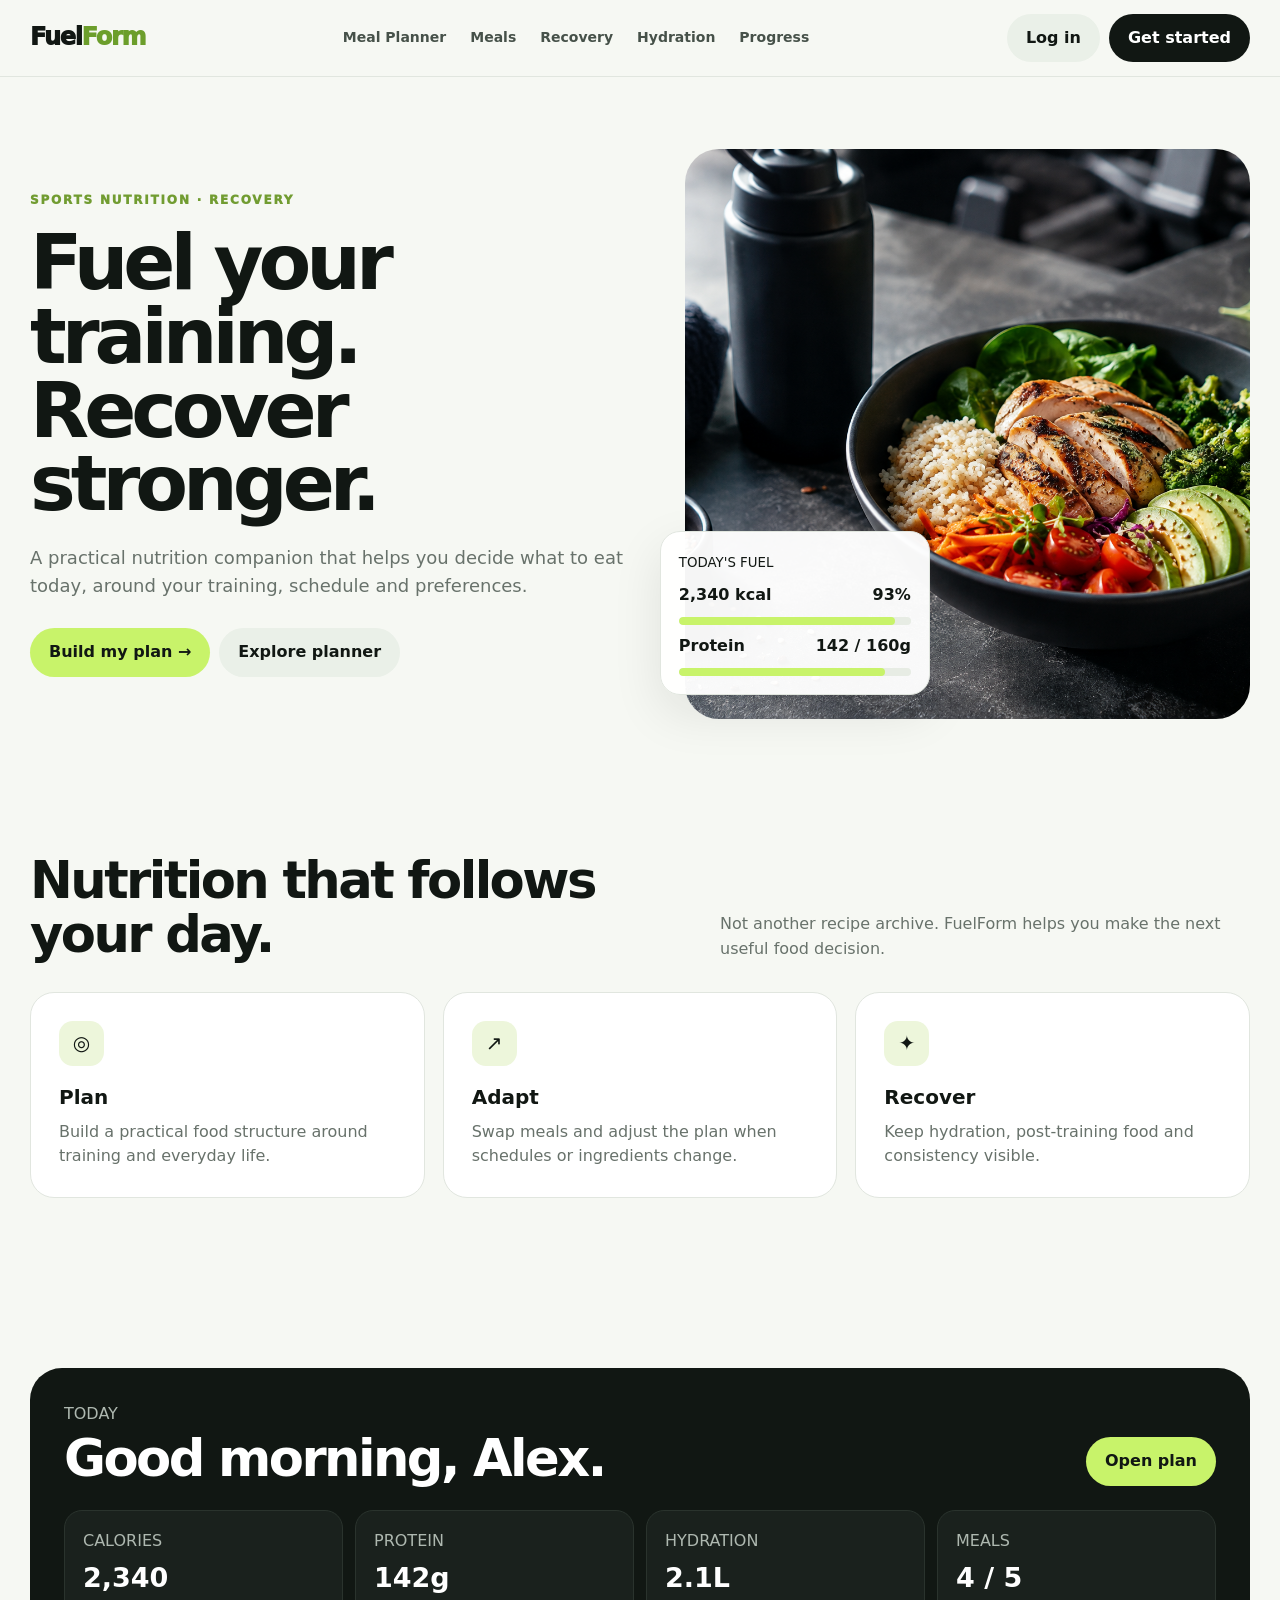
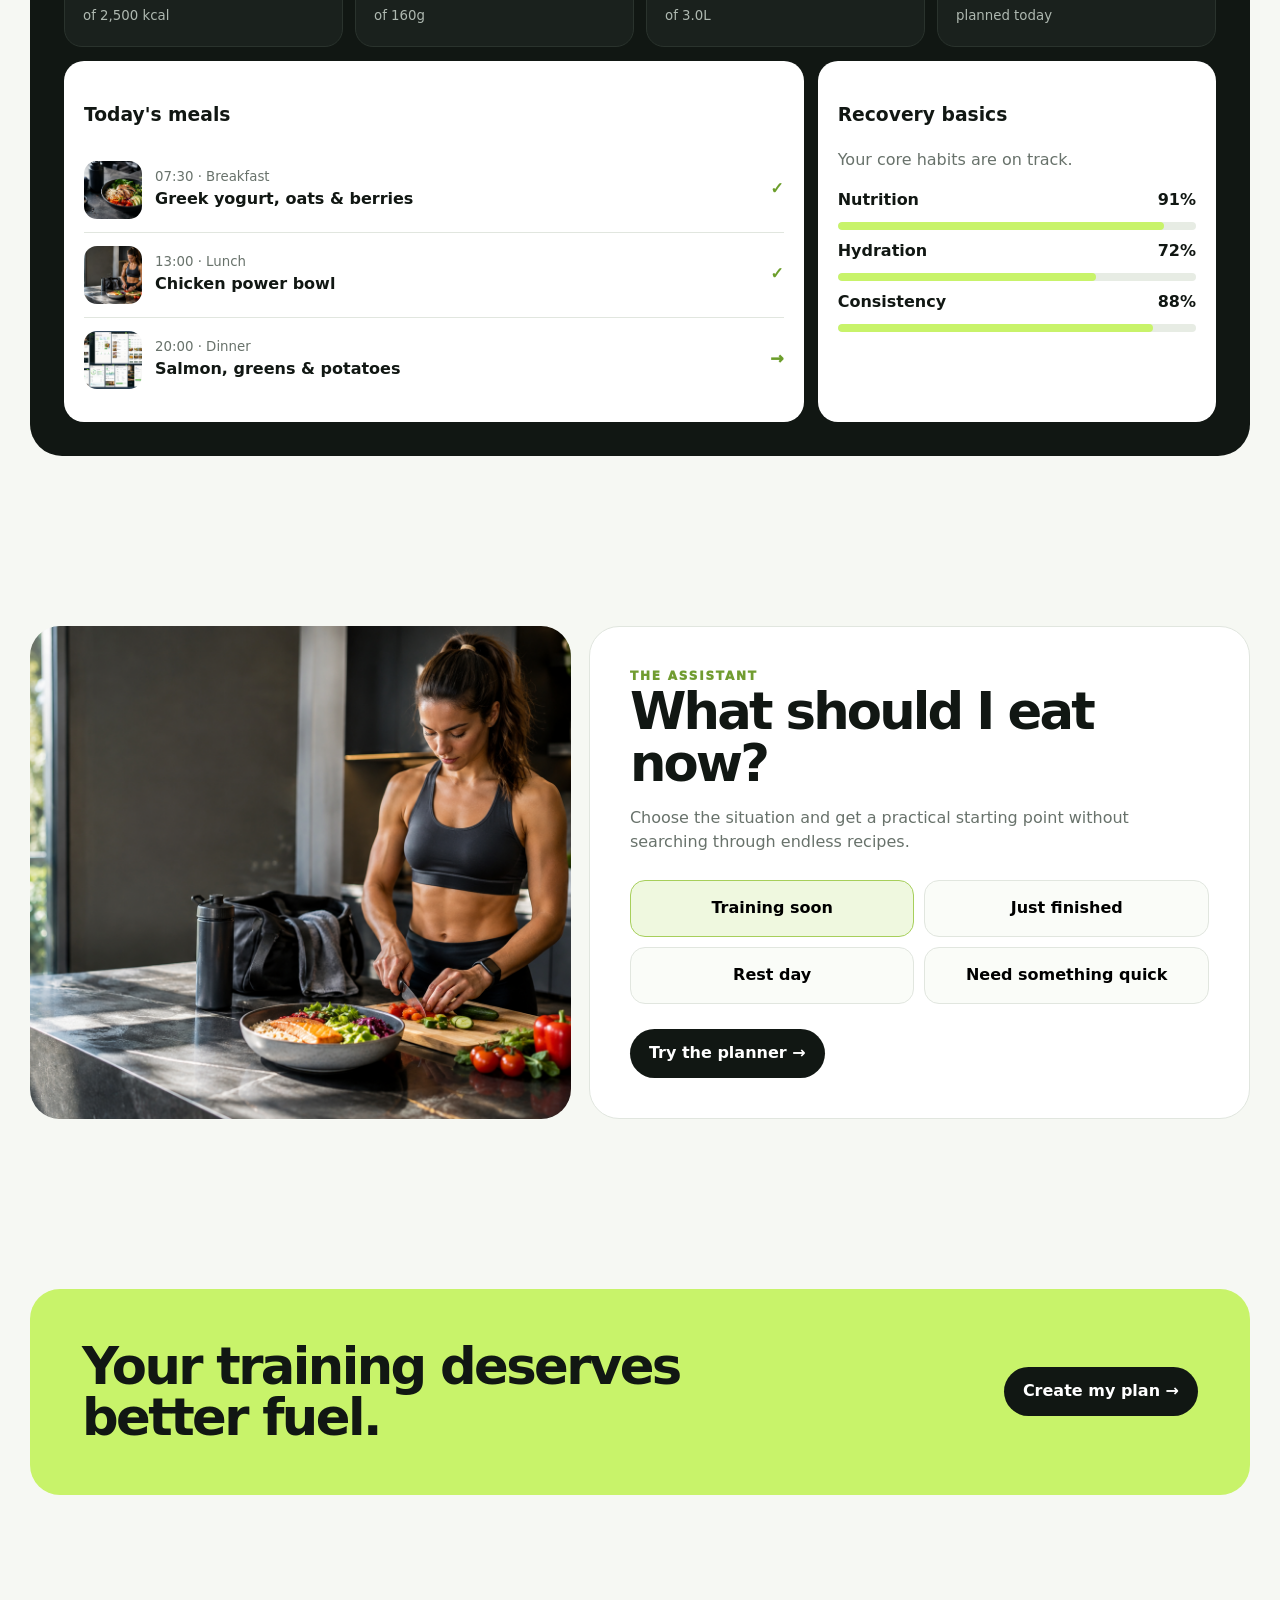
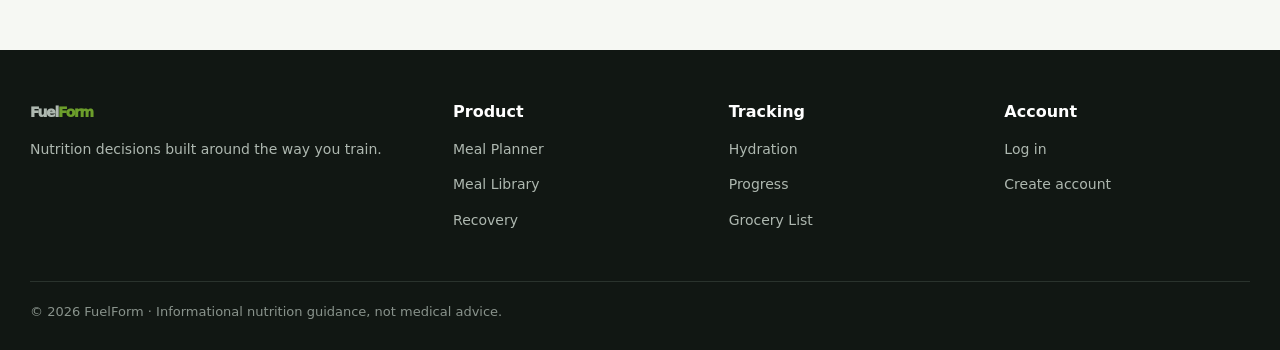
==== index.html @ 0970f3e2 "firstcommit" ====
<!doctype html><html lang="en"><head><meta charset="utf-8"><meta name="viewport" content="width=device-width,initial-scale=1"><title>Home · FuelForm</title><link rel="stylesheet" href="css/style.css"></head><body>
<header class="header"><div class="container nav"><a class="brand" href="index.html">Fuel<em>Form</em></a><nav class="navlinks"><a href="planner.html">Meal Planner</a><a href="meals.html">Meals</a><a href="recovery.html">Recovery</a><a href="hydration.html">Hydration</a><a href="progress.html">Progress</a></nav><div class="actions"><a class="btn soft" href="login.html">Log in</a><a class="btn primary" href="signup.html">Get started</a><button class="menu" aria-label="Open navigation">☰</button></div></div></header><main><section class="hero"><div class="container hero-grid"><div><div class="eyebrow">SPORTS NUTRITION · RECOVERY</div><h1>Fuel your training. Recover stronger.</h1><p>A practical nutrition companion that helps you decide what to eat today, around your training, schedule and preferences.</p><div class="actions" style="margin-top:28px"><a class="btn lime" href="signup.html">Build my plan →</a><a class="btn soft" href="planner.html">Explore planner</a></div></div><div class="photo-wrap"><img class="hero-photo" src="assets/images/hero-food.png" alt="High-protein balanced meal with vegetables and grains"><div class="float"><small>TODAY'S FUEL</small><div class="metric"><span>2,340 kcal</span><span>93%</span></div><div class="progress"><i style="width:93%"></i></div><div class="metric"><span>Protein</span><span>142 / 160g</span></div><div class="progress"><i style="width:89%"></i></div></div></div></div></section>
<section class="section"><div class="container"><div class="sectionhead"><h2>Nutrition that follows your day.</h2><p>Not another recipe archive. FuelForm helps you make the next useful food decision.</p></div><div class="grid3"><article class="card"><div class="icon">◎</div><h3>Plan</h3><p>Build a practical food structure around training and everyday life.</p></article><article class="card"><div class="icon">↗</div><h3>Adapt</h3><p>Swap meals and adjust the plan when schedules or ingredients change.</p></article><article class="card"><div class="icon">✦</div><h3>Recover</h3><p>Keep hydration, post-training food and consistency visible.</p></article></div></div></section>
<section class="section"><div class="container"><div class="dark"><div style="display:flex;justify-content:space-between;gap:20px;align-items:end"><div><p class="muted" style="margin:0">TODAY</p><h2 style="margin:5px 0 0;font-size:clamp(2rem,4vw,3.2rem);letter-spacing:-.05em">Good morning, Alex.</h2></div><a class="btn lime" href="planner.html">Open plan</a></div><div class="stats"><div class="stat"><label>CALORIES</label><strong>2,340</strong><small>of 2,500 kcal</small></div><div class="stat"><label>PROTEIN</label><strong>142g</strong><small>of 160g</small></div><div class="stat"><label>HYDRATION</label><strong>2.1L</strong><small>of 3.0L</small></div><div class="stat"><label>MEALS</label><strong>4 / 5</strong><small>planned today</small></div></div><div class="dash"><div class="panel"><h3>Today's meals</h3><div class="meal"><img class="thumb" src="assets/images/hero-food.png" alt="Breakfast meal"><div><small>07:30 · Breakfast</small><strong>Greek yogurt, oats & berries</strong></div><span class="check">✓</span></div><div class="meal"><img class="thumb" src="assets/images/athlete-kitchen.png" alt="Prepared healthy lunch"><div><small>13:00 · Lunch</small><strong>Chicken power bowl</strong></div><span class="check">✓</span></div><div class="meal"><img class="thumb" src="assets/images/product-overview.png" alt="Meal planner preview"><div><small>20:00 · Dinner</small><strong>Salmon, greens & potatoes</strong></div><span class="check">→</span></div></div><div class="panel"><h3>Recovery basics</h3><p style="color:#68726b">Your core habits are on track.</p><div class="metric"><span>Nutrition</span><span>91%</span></div><div class="progress"><i style="width:91%"></i></div><div class="metric"><span>Hydration</span><span>72%</span></div><div class="progress"><i style="width:72%"></i></div><div class="metric"><span>Consistency</span><span>88%</span></div><div class="progress"><i style="width:88%"></i></div></div></div></div></div></section>
<section class="section"><div class="container split"><div class="splitimg"><img src="assets/images/athlete-kitchen.png" alt="Athlete preparing a balanced meal"></div><div class="copy"><div class="eyebrow">THE ASSISTANT</div><h2>What should I eat now?</h2><p>Choose the situation and get a practical starting point without searching through endless recipes.</p><div class="choices" data-choice><button class="choice active">Training soon</button><button class="choice">Just finished</button><button class="choice">Rest day</button><button class="choice">Need something quick</button></div><a class="btn primary" href="planner.html">Try the planner →</a></div></div></section>
<section class="section"><div class="container"><div class="cta"><h2>Your training deserves better fuel.</h2><a class="btn primary" href="signup.html">Create my plan →</a></div></div></section></main>
<footer class="footer"><div class="container footgrid"><div><a class="brand" href="index.html">Fuel<em>Form</em></a><p>Nutrition decisions built around the way you train.</p></div><div><h4>Product</h4><p><a href="planner.html">Meal Planner</a></p><p><a href="meals.html">Meal Library</a></p><p><a href="recovery.html">Recovery</a></p></div><div><h4>Tracking</h4><p><a href="hydration.html">Hydration</a></p><p><a href="progress.html">Progress</a></p><p><a href="grocery.html">Grocery List</a></p></div><div><h4>Account</h4><p><a href="login.html">Log in</a></p><p><a href="signup.html">Create account</a></p></div></div><div class="container bottom">© 2026 FuelForm · Informational nutrition guidance, not medical advice.</div></footer><div class="mobilebar"><a class="active" href="index.html"><b>⌂</b>Home</a><a href="planner.html"><b>▦</b>Meals</a><a href="recovery.html"><b>+</b>Log</a><a href="recovery.html"><b>◌</b>Recovery</a><a href="signup.html"><b>○</b>Profile</a></div><script src="js/app.js"></script></body></html>
---- css/style.css ----
:root{--bg:#f6f8f3;--ink:#111713;--muted:#68726b;--line:#e1e6df;--card:#fff;--lime:#c8f36a;--green:#6c9e2b;--dark:#111713;--radius:24px;--max:1220px}
*{box-sizing:border-box}html{scroll-behavior:smooth}body{margin:0;background:var(--bg);color:var(--ink);font:16px/1.55 Inter,ui-sans-serif,system-ui,-apple-system,BlinkMacSystemFont,"Segoe UI",sans-serif}a{text-decoration:none;color:inherit}img{display:block;max-width:100%;width:100%;object-fit:cover}button,input,select{font:inherit}.container{width:min(var(--max),calc(100% - 40px));margin:auto}
.header{position:sticky;top:0;z-index:20;background:#f6f8f3eF;backdrop-filter:blur(14px);border-bottom:1px solid #e1e6df}.nav{height:76px;display:flex;align-items:center;justify-content:space-between;gap:24px}.brand{font-weight:950;font-size:24px;letter-spacing:-1.3px}.brand em{font-style:normal;color:var(--green)}.navlinks{display:flex;gap:24px;font-size:14px;font-weight:750;color:#465149}.actions{display:flex;gap:9px;align-items:center}.btn{border:0;border-radius:999px;padding:12px 19px;font-weight:850;cursor:pointer;display:inline-flex;justify-content:center;align-items:center;gap:7px}.primary{background:var(--dark);color:white}.lime{background:var(--lime);color:var(--ink)}.soft{background:#eaf0e8}.menu{display:none;border:0;background:none;font-size:24px}
.hero{padding:72px 0 50px}.hero-grid{display:grid;grid-template-columns:1fr .95fr;gap:60px;align-items:center}.eyebrow{font-size:12px;letter-spacing:.15em;font-weight:950;color:#719c31}.hero h1,.pagehero h1{font-size:clamp(3rem,6vw,5.8rem);line-height:.96;letter-spacing:-.065em;margin:16px 0 23px}.hero p,.pagehero p{color:var(--muted);font-size:18px;max-width:620px}.hero-photo{height:570px;border-radius:34px}.photo-wrap{position:relative}.float{position:absolute;bottom:24px;left:-25px;background:#fffffff5;border:1px solid var(--line);box-shadow:0 18px 50px #11171318;border-radius:20px;padding:18px;width:270px}.metric{display:flex;justify-content:space-between;gap:12px;margin:9px 0;font-weight:850}.progress{height:8px;background:#e7ece4;border-radius:99px;overflow:hidden}.progress i{display:block;height:100%;background:var(--lime);border-radius:inherit}
.section{padding:85px 0}.sectionhead{display:flex;justify-content:space-between;gap:25px;align-items:end;margin-bottom:30px}.section h2{font-size:clamp(2rem,4vw,3.5rem);letter-spacing:-.05em;line-height:1.05;margin:0}.sectionhead p{max-width:530px;color:var(--muted);margin:0}.grid3{display:grid;grid-template-columns:repeat(3,1fr);gap:18px}.card{background:var(--card);border:1px solid var(--line);border-radius:var(--radius);padding:28px}.card h3{margin:16px 0 7px;font-size:20px}.card p{color:var(--muted);margin:0}.icon{width:45px;height:45px;border-radius:14px;background:#edf6db;display:grid;place-items:center;font-size:20px}
.dark{background:var(--dark);color:white;border-radius:32px;padding:34px}.dark .muted{color:#aeb8b0}.stats{display:grid;grid-template-columns:repeat(4,1fr);gap:12px;margin-top:24px}.stat{background:#1a211d;border:1px solid #2a332d;border-radius:18px;padding:18px}.stat small,.stat label{color:#aeb8b0}.stat strong{display:block;font-size:27px;margin:4px 0}.dash{display:grid;grid-template-columns:1.3fr .7fr;gap:14px;margin-top:14px}.panel{background:white;color:var(--ink);border-radius:20px;padding:20px}.meal{display:flex;align-items:center;gap:13px;padding:13px 0;border-bottom:1px solid var(--line)}.meal:last-child{border:0}.thumb{width:58px;height:58px;border-radius:13px}.meal small{display:block;color:var(--muted)}.meal strong{display:block}.check{margin-left:auto;color:var(--green);font-weight:950}
.split{display:grid;grid-template-columns:.9fr 1.1fr;gap:18px}.splitimg{min-height:470px;border-radius:30px;overflow:hidden}.splitimg img{height:100%}.copy{background:white;border:1px solid var(--line);border-radius:30px;padding:40px}.copy h2{font-size:clamp(2.1rem,4vw,3.6rem);letter-spacing:-.055em;line-height:1.02;margin:0 0 14px}.copy p{color:var(--muted)}.choices{display:grid;grid-template-columns:repeat(2,1fr);gap:10px;margin:25px 0}.choice{background:#fafcf8;border:1px solid var(--line);border-radius:15px;padding:15px;font-weight:800;cursor:pointer}.choice.active,.choice:hover{background:#eff8df;border-color:#a7cf5b}
.cta{background:var(--lime);border-radius:30px;padding:52px;display:flex;align-items:center;justify-content:space-between;gap:30px}.cta h2{font-size:clamp(2rem,4vw,3.7rem);letter-spacing:-.05em;line-height:1;margin:0;max-width:700px}
.pagehero{padding:65px 0 20px}.pagehero h1{font-size:clamp(2.8rem,5vw,5rem)}.pagehero p{font-size:18px}.two{display:grid;grid-template-columns:1.35fr .65fr;gap:18px}.mealgrid{display:grid;grid-template-columns:repeat(3,1fr);gap:18px}.mealcard{background:white;border:1px solid var(--line);border-radius:22px;overflow:hidden}.mealcard img{height:210px}.mealbody{padding:19px}.mealbody h3{margin:0 0 7px}.mealbody p{color:var(--muted);margin:0 0 15px}.tags{display:flex;gap:6px;flex-wrap:wrap}.tag{font-size:12px;font-weight:850;background:#eef2eb;padding:6px 9px;border-radius:99px}
.footer{background:#111713;color:white;margin-top:70px;padding:50px 0 28px}.footgrid{display:grid;grid-template-columns:1.6fr repeat(3,1fr);gap:30px}.footer p,.footer a{color:#aeb8b0;font-size:14px}.footer h4{margin:0 0 10px}.bottom{border-top:1px solid #2a332d;margin-top:35px;padding-top:20px;color:#89938c;font-size:13px}
.auth{min-height:100vh;display:grid;grid-template-columns:1fr 1fr}.authimage{min-height:100vh}.authimage img{height:100%}.authbox{display:flex;align-items:center;justify-content:center;padding:45px}.form{width:min(430px,100%)}.form h1{font-size:42px;letter-spacing:-.055em;margin:0 0 8px}.form>p{color:var(--muted)}.fields{display:grid;gap:15px;margin-top:24px}.field label{font-size:13px;font-weight:850;display:block;margin-bottom:6px}.field input,.field select{width:100%;border:1px solid var(--line);border-radius:12px;padding:13px;background:white;outline:none}.field input:focus{border-color:#9cc24e;box-shadow:0 0 0 3px #eaf4d7}.fields .btn{width:100%}.divider{display:flex;align-items:center;gap:10px;margin:17px 0;color:#929b95;font-size:12px}.divider:before,.divider:after{content:"";height:1px;background:var(--line);flex:1}
.mobilebar{display:none}
@media(max-width:1000px){.navlinks{display:none}.menu{display:block}.hero-grid,.split,.two{grid-template-columns:1fr}.hero-photo{height:470px}.stats{grid-template-columns:repeat(2,1fr)}.dash{grid-template-columns:1fr}.footgrid{grid-template-columns:1.4fr 1fr 1fr}}
@media(max-width:680px){.container{width:calc(100% - 28px)}.nav{height:68px}.actions .btn{display:none}.hero{padding:42px 0}.hero h1{font-size:clamp(2.8rem,15vw,4.3rem)}.hero p,.pagehero p{font-size:16px}.hero-photo{height:390px;border-radius:25px}.float{left:12px;right:12px;width:auto;bottom:12px}.section{padding:60px 0}.sectionhead{display:block}.sectionhead p{margin-top:12px}.grid3,.mealgrid{grid-template-columns:1fr}.dark{padding:20px;border-radius:25px}.stats{grid-template-columns:1fr 1fr}.stat strong{font-size:21px}.splitimg{min-height:300px}.copy{padding:28px}.choices{grid-template-columns:1fr}.cta{display:block;padding:32px 24px}.cta .btn{margin-top:22px}.footgrid{grid-template-columns:1fr 1fr}.footgrid>div:first-child{grid-column:1/-1}.footer{padding-bottom:92px}.auth{display:block}.authimage{display:none}.authbox{min-height:100vh;padding:30px 18px}.form h1{font-size:36px}.mobilebar{position:fixed;display:flex;bottom:11px;left:11px;right:11px;background:#111713;color:white;border-radius:19px;padding:9px 6px;justify-content:space-around;z-index:50;box-shadow:0 15px 40px #0004}.mobilebar a{font-size:10px;text-align:center;color:#c3cbc5}.mobilebar b{display:block;font-size:18px;color:white}.mobilebar .active,.mobilebar .active b{color:var(--lime)}}
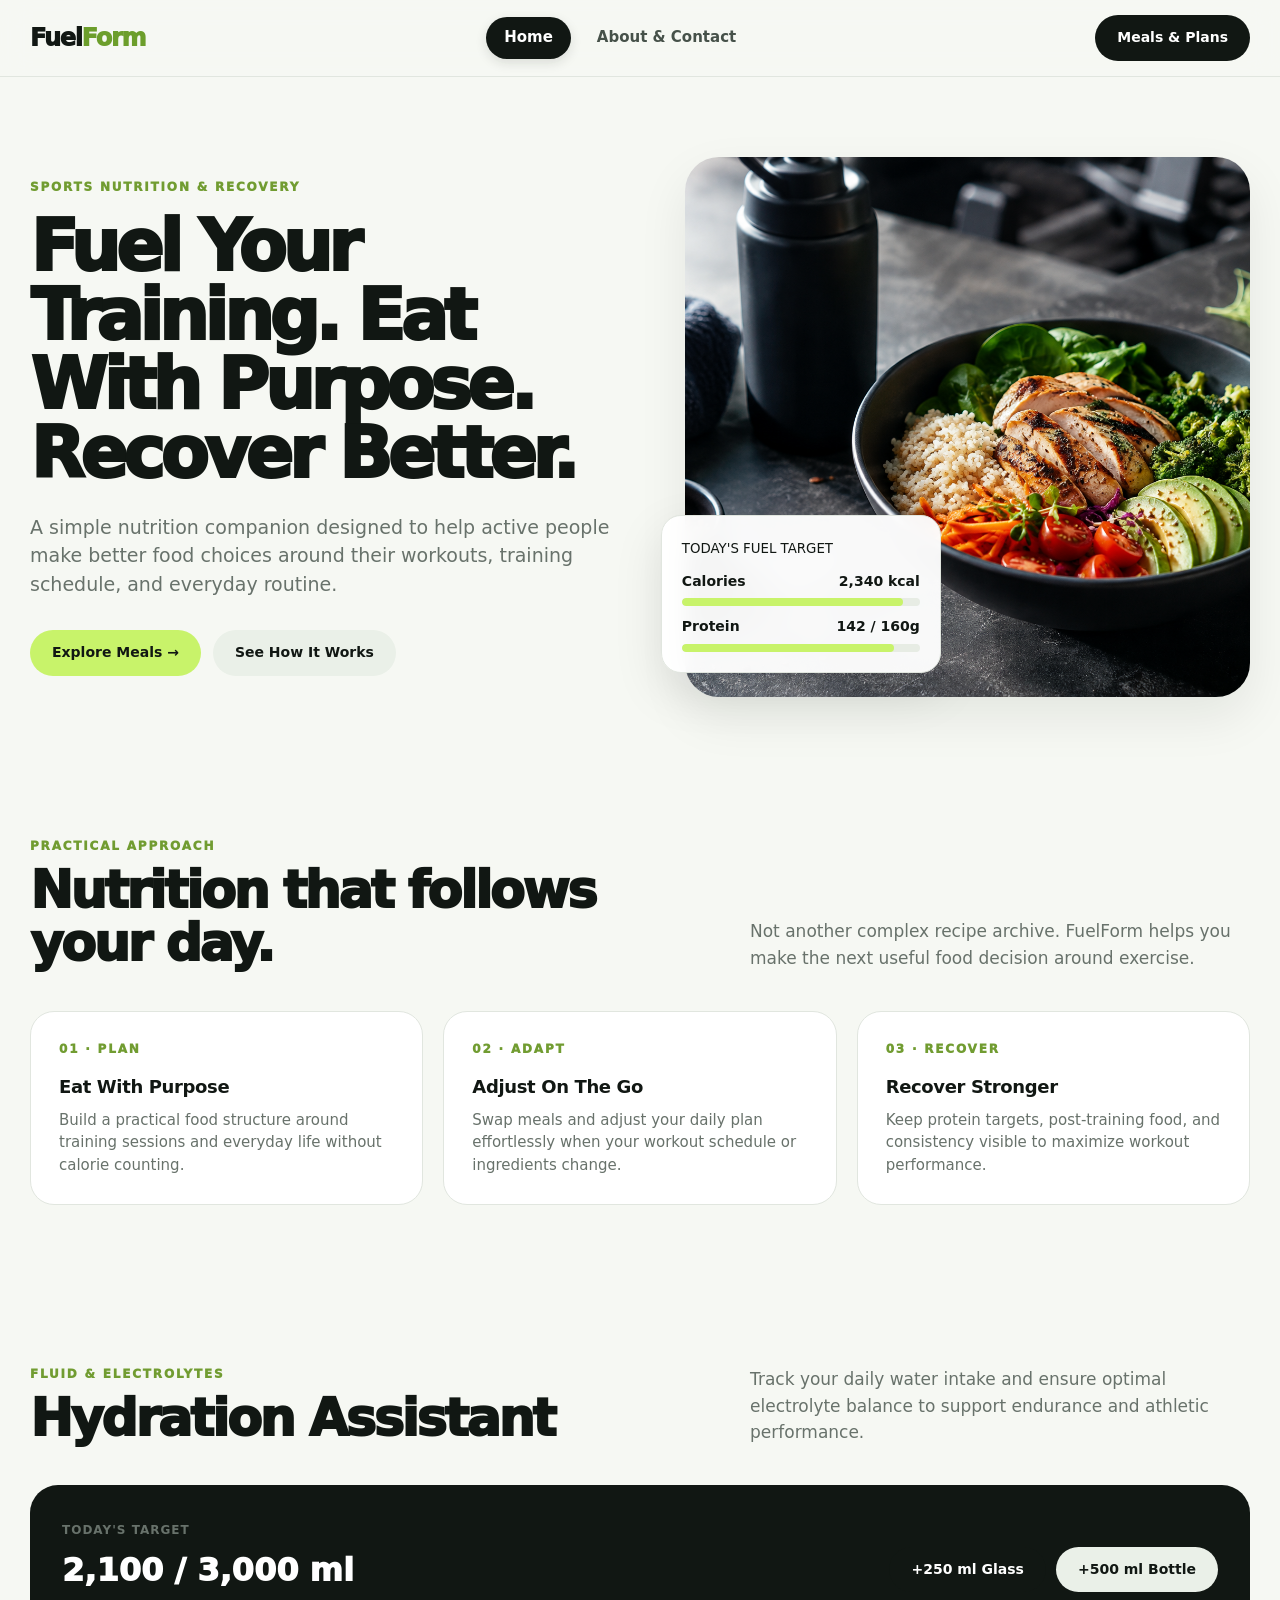
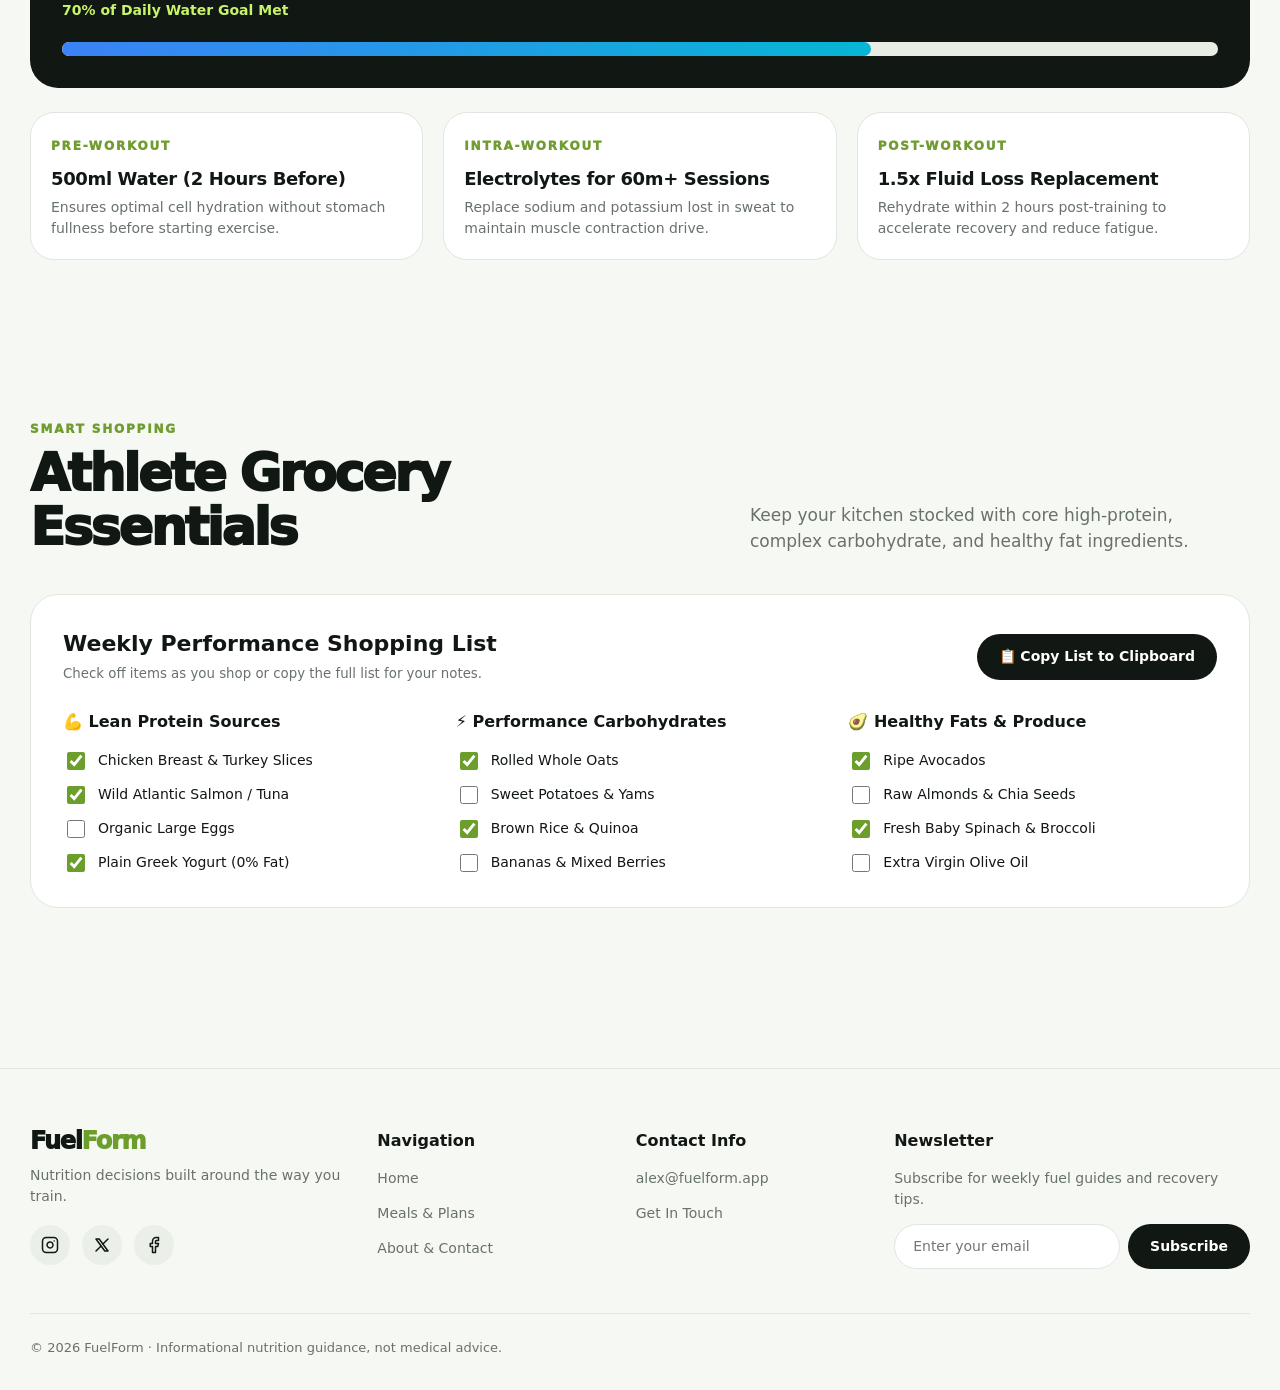
==== commit 13bd80cb: "secondcommit" ====
--- a/index.html
+++ b/index.html
@@ -1,7 +1,240 @@
-<!doctype html><html lang="en"><head><meta charset="utf-8"><meta name="viewport" content="width=device-width,initial-scale=1"><title>Home · FuelForm</title><link rel="stylesheet" href="css/style.css"></head><body>
-<header class="header"><div class="container nav"><a class="brand" href="index.html">Fuel<em>Form</em></a><nav class="navlinks"><a href="planner.html">Meal Planner</a><a href="meals.html">Meals</a><a href="recovery.html">Recovery</a><a href="hydration.html">Hydration</a><a href="progress.html">Progress</a></nav><div class="actions"><a class="btn soft" href="login.html">Log in</a><a class="btn primary" href="signup.html">Get started</a><button class="menu" aria-label="Open navigation">☰</button></div></div></header><main><section class="hero"><div class="container hero-grid"><div><div class="eyebrow">SPORTS NUTRITION · RECOVERY</div><h1>Fuel your training. Recover stronger.</h1><p>A practical nutrition companion that helps you decide what to eat today, around your training, schedule and preferences.</p><div class="actions" style="margin-top:28px"><a class="btn lime" href="signup.html">Build my plan →</a><a class="btn soft" href="planner.html">Explore planner</a></div></div><div class="photo-wrap"><img class="hero-photo" src="assets/images/hero-food.png" alt="High-protein balanced meal with vegetables and grains"><div class="float"><small>TODAY'S FUEL</small><div class="metric"><span>2,340 kcal</span><span>93%</span></div><div class="progress"><i style="width:93%"></i></div><div class="metric"><span>Protein</span><span>142 / 160g</span></div><div class="progress"><i style="width:89%"></i></div></div></div></div></section>
-<section class="section"><div class="container"><div class="sectionhead"><h2>Nutrition that follows your day.</h2><p>Not another recipe archive. FuelForm helps you make the next useful food decision.</p></div><div class="grid3"><article class="card"><div class="icon">◎</div><h3>Plan</h3><p>Build a practical food structure around training and everyday life.</p></article><article class="card"><div class="icon">↗</div><h3>Adapt</h3><p>Swap meals and adjust the plan when schedules or ingredients change.</p></article><article class="card"><div class="icon">✦</div><h3>Recover</h3><p>Keep hydration, post-training food and consistency visible.</p></article></div></div></section>
-<section class="section"><div class="container"><div class="dark"><div style="display:flex;justify-content:space-between;gap:20px;align-items:end"><div><p class="muted" style="margin:0">TODAY</p><h2 style="margin:5px 0 0;font-size:clamp(2rem,4vw,3.2rem);letter-spacing:-.05em">Good morning, Alex.</h2></div><a class="btn lime" href="planner.html">Open plan</a></div><div class="stats"><div class="stat"><label>CALORIES</label><strong>2,340</strong><small>of 2,500 kcal</small></div><div class="stat"><label>PROTEIN</label><strong>142g</strong><small>of 160g</small></div><div class="stat"><label>HYDRATION</label><strong>2.1L</strong><small>of 3.0L</small></div><div class="stat"><label>MEALS</label><strong>4 / 5</strong><small>planned today</small></div></div><div class="dash"><div class="panel"><h3>Today's meals</h3><div class="meal"><img class="thumb" src="assets/images/hero-food.png" alt="Breakfast meal"><div><small>07:30 · Breakfast</small><strong>Greek yogurt, oats & berries</strong></div><span class="check">✓</span></div><div class="meal"><img class="thumb" src="assets/images/athlete-kitchen.png" alt="Prepared healthy lunch"><div><small>13:00 · Lunch</small><strong>Chicken power bowl</strong></div><span class="check">✓</span></div><div class="meal"><img class="thumb" src="assets/images/product-overview.png" alt="Meal planner preview"><div><small>20:00 · Dinner</small><strong>Salmon, greens & potatoes</strong></div><span class="check">→</span></div></div><div class="panel"><h3>Recovery basics</h3><p style="color:#68726b">Your core habits are on track.</p><div class="metric"><span>Nutrition</span><span>91%</span></div><div class="progress"><i style="width:91%"></i></div><div class="metric"><span>Hydration</span><span>72%</span></div><div class="progress"><i style="width:72%"></i></div><div class="metric"><span>Consistency</span><span>88%</span></div><div class="progress"><i style="width:88%"></i></div></div></div></div></div></section>
-<section class="section"><div class="container split"><div class="splitimg"><img src="assets/images/athlete-kitchen.png" alt="Athlete preparing a balanced meal"></div><div class="copy"><div class="eyebrow">THE ASSISTANT</div><h2>What should I eat now?</h2><p>Choose the situation and get a practical starting point without searching through endless recipes.</p><div class="choices" data-choice><button class="choice active">Training soon</button><button class="choice">Just finished</button><button class="choice">Rest day</button><button class="choice">Need something quick</button></div><a class="btn primary" href="planner.html">Try the planner →</a></div></div></section>
-<section class="section"><div class="container"><div class="cta"><h2>Your training deserves better fuel.</h2><a class="btn primary" href="signup.html">Create my plan →</a></div></div></section></main>
-<footer class="footer"><div class="container footgrid"><div><a class="brand" href="index.html">Fuel<em>Form</em></a><p>Nutrition decisions built around the way you train.</p></div><div><h4>Product</h4><p><a href="planner.html">Meal Planner</a></p><p><a href="meals.html">Meal Library</a></p><p><a href="recovery.html">Recovery</a></p></div><div><h4>Tracking</h4><p><a href="hydration.html">Hydration</a></p><p><a href="progress.html">Progress</a></p><p><a href="grocery.html">Grocery List</a></p></div><div><h4>Account</h4><p><a href="login.html">Log in</a></p><p><a href="signup.html">Create account</a></p></div></div><div class="container bottom">© 2026 FuelForm · Informational nutrition guidance, not medical advice.</div></footer><div class="mobilebar"><a class="active" href="index.html"><b>⌂</b>Home</a><a href="planner.html"><b>▦</b>Meals</a><a href="recovery.html"><b>+</b>Log</a><a href="recovery.html"><b>◌</b>Recovery</a><a href="signup.html"><b>○</b>Profile</a></div><script src="js/app.js"></script></body></html>+<!doctype html>
+<html lang="en">
+
+<head>
+    <meta charset="utf-8">
+    <meta name="viewport" content="width=device-width,initial-scale=1">
+    <title>Home · FuelForm Sports Nutrition</title>
+    <link rel="stylesheet" href="css/style.css">
+</head>
+
+<body>
+    <!-- HEADER -->
+    <header class="header">
+        <div class="container nav">
+            <a class="brand" href="index.html">Fuel<em>Form</em></a>
+            <nav class="navlinks">
+                <a href="index.html" class="active">Home</a>
+                <a href="about.html">About & Contact</a>
+            </nav>
+            <div class="actions">
+                <a href="meals-plans.html" class="btn primary nav-cta">Meals & Plans</a>
+                <button class="menu" aria-label="Open navigation">☰</button>
+            </div>
+        </div>
+    </header>
+
+    <main>
+        <!-- HERO SECTION -->
+        <section class="hero">
+            <div class="container hero-grid">
+                <div>
+                    <div class="eyebrow">SPORTS NUTRITION & RECOVERY</div>
+                    <h1>Fuel Your Training. Eat With Purpose. Recover Better.</h1>
+                    <p>A simple nutrition companion designed to help active people make better food choices around their workouts, training schedule, and everyday routine.</p>
+                    <div class="actions" style="margin-top:28px">
+                        <a class="btn lime" href="meals-plans.html">Explore Meals →</a>
+                        <a class="btn soft" href="about.html">See How It Works</a>
+                    </div>
+                </div>
+                <div class="photo-wrap">
+                    <img class="hero-photo" src="assets/images/hero-food.png" alt="High-protein balanced sports nutrition meal">
+                    <div class="float">
+                        <small>TODAY'S FUEL TARGET</small>
+                        <div class="metric"><span>Calories</span><span>2,340 kcal</span></div>
+                        <div class="progress"><i style="width:93%"></i></div>
+                        <div class="metric"><span>Protein</span><span>142 / 160g</span></div>
+                        <div class="progress"><i style="width:89%"></i></div>
+                    </div>
+                </div>
+            </div>
+        </section>
+
+        <!-- CORE PILLARS OVERVIEW -->
+        <section class="section">
+            <div class="container">
+                <div class="sectionhead">
+                    <div>
+                        <div class="eyebrow">PRACTICAL APPROACH</div>
+                        <h2>Nutrition that follows your day.</h2>
+                    </div>
+                    <p>Not another complex recipe archive. FuelForm helps you make the next useful food decision around exercise.</p>
+                </div>
+                <div class="qa-grid">
+                    <article class="qa-card">
+                        <div class="eyebrow">01 · PLAN</div>
+                        <h4>Eat With Purpose</h4>
+                        <p>Build a practical food structure around training sessions and everyday life without calorie counting.</p>
+                    </article>
+
+                    <article class="qa-card">
+                        <div class="eyebrow">02 · ADAPT</div>
+                        <h4>Adjust On The Go</h4>
+                        <p>Swap meals and adjust your daily plan effortlessly when your workout schedule or ingredients change.</p>
+                    </article>
+
+                    <article class="qa-card">
+                        <div class="eyebrow">03 · RECOVER</div>
+                        <h4>Recover Stronger</h4>
+                        <p>Keep protein targets, post-training food, and consistency visible to maximize workout performance.</p>
+                    </article>
+                </div>
+            </div>
+        </section>
+
+        <!-- HYDRATION TRACKING SECTION -->
+        <section id="hydration-tracker" class="section" style="background: rgba(255,255,255,0.02); border-top: 1px solid var(--border); border-bottom: 1px solid var(--border);">
+            <div class="container">
+                <div class="sectionhead">
+                    <div>
+                        <div class="eyebrow">FLUID & ELECTROLYTES</div>
+                        <h2>Hydration Assistant</h2>
+                    </div>
+                    <p>Track your daily water intake and ensure optimal electrolyte balance to support endurance and athletic performance.</p>
+                </div>
+
+                <div class="hydration-card">
+                    <div class="hydration-stats">
+                        <div>
+                            <small style="color:var(--muted); font-size:12px; font-weight:700; text-transform:uppercase; letter-spacing:1px;">Today's Target</small>
+                            <h3 style="font-size:32px; margin:4px 0; font-weight:950;"><span id="water-counter">2,100</span> / 3,000 ml</h3>
+                            <p style="color:var(--lime); margin:0; font-weight:700; font-size:14px;">70% of Daily Water Goal Met</p>
+                        </div>
+                        <div class="water-buttons">
+                            <button class="btn primary" onclick="addWater(250)">+250 ml Glass</button>
+                            <button class="btn soft" onclick="addWater(500)">+500 ml Bottle</button>
+                        </div>
+                    </div>
+                    <div class="progress" style="height:14px; margin-top:20px;">
+                        <i id="water-progress-bar" style="width:70%; background: linear-gradient(90deg, #3b82f6, #06b6d4);"></i>
+                    </div>
+                </div>
+
+                <div class="hydration-tips-grid">
+                    <div class="qa-card" style="padding:20px;">
+                        <span class="eyebrow">PRE-WORKOUT</span>
+                        <h4 style="margin:8px 0 4px;">500ml Water (2 Hours Before)</h4>
+                        <p style="font-size:14px;">Ensures optimal cell hydration without stomach fullness before starting exercise.</p>
+                    </div>
+                    <div class="qa-card" style="padding:20px;">
+                        <span class="eyebrow">INTRA-WORKOUT</span>
+                        <h4 style="margin:8px 0 4px;">Electrolytes for 60m+ Sessions</h4>
+                        <p style="font-size:14px;">Replace sodium and potassium lost in sweat to maintain muscle contraction drive.</p>
+                    </div>
+                    <div class="qa-card" style="padding:20px;">
+                        <span class="eyebrow">POST-WORKOUT</span>
+                        <h4 style="margin:8px 0 4px;">1.5x Fluid Loss Replacement</h4>
+                        <p style="font-size:14px;">Rehydrate within 2 hours post-training to accelerate recovery and reduce fatigue.</p>
+                    </div>
+                </div>
+            </div>
+        </section>
+
+        <!-- GROCERY ESSENTIALS SECTION -->
+        <section id="grocery-checklist" class="section">
+            <div class="container">
+                <div class="sectionhead">
+                    <div>
+                        <div class="eyebrow">SMART SHOPPING</div>
+                        <h2>Athlete Grocery Essentials</h2>
+                    </div>
+                    <p>Keep your kitchen stocked with core high-protein, complex carbohydrate, and healthy fat ingredients.</p>
+                </div>
+
+                <div class="grocery-card">
+                    <div style="display:flex; justify-content:space-between; align-items:center; margin-bottom:24px; flex-wrap:wrap; gap:12px;">
+                        <div>
+                            <h3 style="margin:0; font-size:22px; font-weight:900;">Weekly Performance Shopping List</h3>
+                            <small style="color:var(--muted);">Check off items as you shop or copy the full list for your notes.</small>
+                        </div>
+                        <button id="copy-grocery-btn" class="btn primary copy-btn">📋 Copy List to Clipboard</button>
+                    </div>
+
+                    <div class="grocery-grid">
+                        <div class="grocery-category">
+                            <h4>💪 Lean Protein Sources</h4>
+                            <div class="grocery-list">
+                                <label class="grocery-item"><input type="checkbox" checked> <span>Chicken Breast & Turkey Slices</span></label>
+                                <label class="grocery-item"><input type="checkbox" checked> <span>Wild Atlantic Salmon / Tuna</span></label>
+                                <label class="grocery-item"><input type="checkbox"> <span>Organic Large Eggs</span></label>
+                                <label class="grocery-item"><input type="checkbox" checked> <span>Plain Greek Yogurt (0% Fat)</span></label>
+                            </div>
+                        </div>
+
+                        <div class="grocery-category">
+                            <h4>⚡ Performance Carbohydrates</h4>
+                            <div class="grocery-list">
+                                <label class="grocery-item"><input type="checkbox" checked> <span>Rolled Whole Oats</span></label>
+                                <label class="grocery-item"><input type="checkbox"> <span>Sweet Potatoes & Yams</span></label>
+                                <label class="grocery-item"><input type="checkbox" checked> <span>Brown Rice & Quinoa</span></label>
+                                <label class="grocery-item"><input type="checkbox"> <span>Bananas & Mixed Berries</span></label>
+                            </div>
+                        </div>
+
+                        <div class="grocery-category">
+                            <h4>🥑 Healthy Fats & Produce</h4>
+                            <div class="grocery-list">
+                                <label class="grocery-item"><input type="checkbox" checked> <span>Ripe Avocados</span></label>
+                                <label class="grocery-item"><input type="checkbox"> <span>Raw Almonds & Chia Seeds</span></label>
+                                <label class="grocery-item"><input type="checkbox" checked> <span>Fresh Baby Spinach & Broccoli</span></label>
+                                <label class="grocery-item"><input type="checkbox"> <span>Extra Virgin Olive Oil</span></label>
+                            </div>
+                        </div>
+                    </div>
+                </div>
+            </div>
+        </section>
+    </main>
+
+    <!-- FOOTER -->
+    <footer class="footer">
+        <div class="container footgrid">
+            <div>
+                <a class="brand" href="index.html">Fuel<em>Form</em></a>
+                <p>Nutrition decisions built around the way you train.</p>
+                <div class="social-links">
+                    <a href="#" aria-label="Instagram"><svg width="18" height="18" viewBox="0 0 24 24" fill="none" stroke="currentColor" stroke-width="2" stroke-linecap="round" stroke-linejoin="round"><rect x="2" y="2" width="20" height="20" rx="5" ry="5"></rect><path d="M16 11.37A4 4 0 1 1 12.63 8 4 4 0 0 1 16 11.37z"></path><line x1="17.5" y1="6.5" x2="17.51" y2="6.5"></line></svg></a>
+                    <a href="#" aria-label="X (Twitter)"><svg width="18" height="18" viewBox="0 0 24 24" fill="none" stroke="currentColor" stroke-width="2" stroke-linecap="round" stroke-linejoin="round"><path d="M4 4l11.733 16h4.267l-11.733 -16z"/><path d="M4 20l6.768 -6.768m2.46 -2.46l6.772 -6.772"/></svg></a>
+                    <a href="#" aria-label="Facebook"><svg width="18" height="18" viewBox="0 0 24 24" fill="none" stroke="currentColor" stroke-width="2" stroke-linecap="round" stroke-linejoin="round"><path d="M18 2h-3a5 5 0 0 0-5 5v3H7v4h3v8h4v-8h3l1-4h-4V7a1 1 0 0 1 1-1h3z"></path></svg></a>
+                </div>
+            </div>
+
+            <div>
+                <h4>Navigation</h4>
+                <p><a href="index.html">Home</a></p>
+                <p><a href="meals-plans.html">Meals & Plans</a></p>
+                <p><a href="about.html">About & Contact</a></p>
+            </div>
+
+            <div>
+                <h4>Contact Info</h4>
+                <p><a href="mailto:alex@fuelform.app">alex@fuelform.app</a></p>
+                <p><a href="about.html#contact">Get In Touch</a></p>
+            </div>
+
+            <div>
+                <h4>Newsletter</h4>
+                <p>Subscribe for weekly fuel guides and recovery tips.</p>
+                <form id="newsletter-form" class="newsletter-form">
+                    <div class="newsletter-input-wrap">
+                        <input type="email" placeholder="Enter your email" required aria-label="Email address">
+                        <button type="submit" class="btn primary">Subscribe</button>
+                    </div>
+                </form>
+            </div>
+        </div>
+
+        <div class="container bottom">© 2026 FuelForm · Informational nutrition guidance, not medical advice.</div>
+    </footer>
+
+    <!-- MOBILE BOTTOM BAR -->
+    <div class="mobilebar">
+        <a class="active" href="index.html"><b>⌂</b>Home</a>
+        <a href="meals-plans.html"><b>▦</b>Meals & Plans</a>
+        <a href="about.html"><b>ℹ</b>About & Contact</a>
+    </div>
+
+    <script src="js/app.js"></script>
+</body>
+
+</html>
--- a/css/style.css
+++ b/css/style.css
@@ -1,15 +1,1414 @@
-
-:root{--bg:#f6f8f3;--ink:#111713;--muted:#68726b;--line:#e1e6df;--card:#fff;--lime:#c8f36a;--green:#6c9e2b;--dark:#111713;--radius:24px;--max:1220px}
-*{box-sizing:border-box}html{scroll-behavior:smooth}body{margin:0;background:var(--bg);color:var(--ink);font:16px/1.55 Inter,ui-sans-serif,system-ui,-apple-system,BlinkMacSystemFont,"Segoe UI",sans-serif}a{text-decoration:none;color:inherit}img{display:block;max-width:100%;width:100%;object-fit:cover}button,input,select{font:inherit}.container{width:min(var(--max),calc(100% - 40px));margin:auto}
-.header{position:sticky;top:0;z-index:20;background:#f6f8f3eF;backdrop-filter:blur(14px);border-bottom:1px solid #e1e6df}.nav{height:76px;display:flex;align-items:center;justify-content:space-between;gap:24px}.brand{font-weight:950;font-size:24px;letter-spacing:-1.3px}.brand em{font-style:normal;color:var(--green)}.navlinks{display:flex;gap:24px;font-size:14px;font-weight:750;color:#465149}.actions{display:flex;gap:9px;align-items:center}.btn{border:0;border-radius:999px;padding:12px 19px;font-weight:850;cursor:pointer;display:inline-flex;justify-content:center;align-items:center;gap:7px}.primary{background:var(--dark);color:white}.lime{background:var(--lime);color:var(--ink)}.soft{background:#eaf0e8}.menu{display:none;border:0;background:none;font-size:24px}
-.hero{padding:72px 0 50px}.hero-grid{display:grid;grid-template-columns:1fr .95fr;gap:60px;align-items:center}.eyebrow{font-size:12px;letter-spacing:.15em;font-weight:950;color:#719c31}.hero h1,.pagehero h1{font-size:clamp(3rem,6vw,5.8rem);line-height:.96;letter-spacing:-.065em;margin:16px 0 23px}.hero p,.pagehero p{color:var(--muted);font-size:18px;max-width:620px}.hero-photo{height:570px;border-radius:34px}.photo-wrap{position:relative}.float{position:absolute;bottom:24px;left:-25px;background:#fffffff5;border:1px solid var(--line);box-shadow:0 18px 50px #11171318;border-radius:20px;padding:18px;width:270px}.metric{display:flex;justify-content:space-between;gap:12px;margin:9px 0;font-weight:850}.progress{height:8px;background:#e7ece4;border-radius:99px;overflow:hidden}.progress i{display:block;height:100%;background:var(--lime);border-radius:inherit}
-.section{padding:85px 0}.sectionhead{display:flex;justify-content:space-between;gap:25px;align-items:end;margin-bottom:30px}.section h2{font-size:clamp(2rem,4vw,3.5rem);letter-spacing:-.05em;line-height:1.05;margin:0}.sectionhead p{max-width:530px;color:var(--muted);margin:0}.grid3{display:grid;grid-template-columns:repeat(3,1fr);gap:18px}.card{background:var(--card);border:1px solid var(--line);border-radius:var(--radius);padding:28px}.card h3{margin:16px 0 7px;font-size:20px}.card p{color:var(--muted);margin:0}.icon{width:45px;height:45px;border-radius:14px;background:#edf6db;display:grid;place-items:center;font-size:20px}
-.dark{background:var(--dark);color:white;border-radius:32px;padding:34px}.dark .muted{color:#aeb8b0}.stats{display:grid;grid-template-columns:repeat(4,1fr);gap:12px;margin-top:24px}.stat{background:#1a211d;border:1px solid #2a332d;border-radius:18px;padding:18px}.stat small,.stat label{color:#aeb8b0}.stat strong{display:block;font-size:27px;margin:4px 0}.dash{display:grid;grid-template-columns:1.3fr .7fr;gap:14px;margin-top:14px}.panel{background:white;color:var(--ink);border-radius:20px;padding:20px}.meal{display:flex;align-items:center;gap:13px;padding:13px 0;border-bottom:1px solid var(--line)}.meal:last-child{border:0}.thumb{width:58px;height:58px;border-radius:13px}.meal small{display:block;color:var(--muted)}.meal strong{display:block}.check{margin-left:auto;color:var(--green);font-weight:950}
-.split{display:grid;grid-template-columns:.9fr 1.1fr;gap:18px}.splitimg{min-height:470px;border-radius:30px;overflow:hidden}.splitimg img{height:100%}.copy{background:white;border:1px solid var(--line);border-radius:30px;padding:40px}.copy h2{font-size:clamp(2.1rem,4vw,3.6rem);letter-spacing:-.055em;line-height:1.02;margin:0 0 14px}.copy p{color:var(--muted)}.choices{display:grid;grid-template-columns:repeat(2,1fr);gap:10px;margin:25px 0}.choice{background:#fafcf8;border:1px solid var(--line);border-radius:15px;padding:15px;font-weight:800;cursor:pointer}.choice.active,.choice:hover{background:#eff8df;border-color:#a7cf5b}
-.cta{background:var(--lime);border-radius:30px;padding:52px;display:flex;align-items:center;justify-content:space-between;gap:30px}.cta h2{font-size:clamp(2rem,4vw,3.7rem);letter-spacing:-.05em;line-height:1;margin:0;max-width:700px}
-.pagehero{padding:65px 0 20px}.pagehero h1{font-size:clamp(2.8rem,5vw,5rem)}.pagehero p{font-size:18px}.two{display:grid;grid-template-columns:1.35fr .65fr;gap:18px}.mealgrid{display:grid;grid-template-columns:repeat(3,1fr);gap:18px}.mealcard{background:white;border:1px solid var(--line);border-radius:22px;overflow:hidden}.mealcard img{height:210px}.mealbody{padding:19px}.mealbody h3{margin:0 0 7px}.mealbody p{color:var(--muted);margin:0 0 15px}.tags{display:flex;gap:6px;flex-wrap:wrap}.tag{font-size:12px;font-weight:850;background:#eef2eb;padding:6px 9px;border-radius:99px}
-.footer{background:#111713;color:white;margin-top:70px;padding:50px 0 28px}.footgrid{display:grid;grid-template-columns:1.6fr repeat(3,1fr);gap:30px}.footer p,.footer a{color:#aeb8b0;font-size:14px}.footer h4{margin:0 0 10px}.bottom{border-top:1px solid #2a332d;margin-top:35px;padding-top:20px;color:#89938c;font-size:13px}
-.auth{min-height:100vh;display:grid;grid-template-columns:1fr 1fr}.authimage{min-height:100vh}.authimage img{height:100%}.authbox{display:flex;align-items:center;justify-content:center;padding:45px}.form{width:min(430px,100%)}.form h1{font-size:42px;letter-spacing:-.055em;margin:0 0 8px}.form>p{color:var(--muted)}.fields{display:grid;gap:15px;margin-top:24px}.field label{font-size:13px;font-weight:850;display:block;margin-bottom:6px}.field input,.field select{width:100%;border:1px solid var(--line);border-radius:12px;padding:13px;background:white;outline:none}.field input:focus{border-color:#9cc24e;box-shadow:0 0 0 3px #eaf4d7}.fields .btn{width:100%}.divider{display:flex;align-items:center;gap:10px;margin:17px 0;color:#929b95;font-size:12px}.divider:before,.divider:after{content:"";height:1px;background:var(--line);flex:1}
-.mobilebar{display:none}
-@media(max-width:1000px){.navlinks{display:none}.menu{display:block}.hero-grid,.split,.two{grid-template-columns:1fr}.hero-photo{height:470px}.stats{grid-template-columns:repeat(2,1fr)}.dash{grid-template-columns:1fr}.footgrid{grid-template-columns:1.4fr 1fr 1fr}}
-@media(max-width:680px){.container{width:calc(100% - 28px)}.nav{height:68px}.actions .btn{display:none}.hero{padding:42px 0}.hero h1{font-size:clamp(2.8rem,15vw,4.3rem)}.hero p,.pagehero p{font-size:16px}.hero-photo{height:390px;border-radius:25px}.float{left:12px;right:12px;width:auto;bottom:12px}.section{padding:60px 0}.sectionhead{display:block}.sectionhead p{margin-top:12px}.grid3,.mealgrid{grid-template-columns:1fr}.dark{padding:20px;border-radius:25px}.stats{grid-template-columns:1fr 1fr}.stat strong{font-size:21px}.splitimg{min-height:300px}.copy{padding:28px}.choices{grid-template-columns:1fr}.cta{display:block;padding:32px 24px}.cta .btn{margin-top:22px}.footgrid{grid-template-columns:1fr 1fr}.footgrid>div:first-child{grid-column:1/-1}.footer{padding-bottom:92px}.auth{display:block}.authimage{display:none}.authbox{min-height:100vh;padding:30px 18px}.form h1{font-size:36px}.mobilebar{position:fixed;display:flex;bottom:11px;left:11px;right:11px;background:#111713;color:white;border-radius:19px;padding:9px 6px;justify-content:space-around;z-index:50;box-shadow:0 15px 40px #0004}.mobilebar a{font-size:10px;text-align:center;color:#c3cbc5}.mobilebar b{display:block;font-size:18px;color:white}.mobilebar .active,.mobilebar .active b{color:var(--lime)}}
+:root {
+    --bg: #f6f8f3;
+    --ink: #111713;
+    --muted: #68726b;
+    --line: #e1e6df;
+    --card: #ffffff;
+    --lime: #c8f36a;
+    --green: #6c9e2b;
+    --dark: #111713;
+    --radius: 24px;
+    --max: 1220px;
+}
+
+* {
+    box-sizing: border-box;
+}
+
+html {
+    scroll-behavior: smooth;
+}
+
+body {
+    margin: 0;
+    background: var(--bg);
+    color: var(--ink);
+    font: 16px/1.55 Inter, ui-sans-serif, system-ui, -apple-system, BlinkMacSystemFont, "Segoe UI", sans-serif;
+    -webkit-font-smoothing: antialiased;
+}
+
+a {
+    text-decoration: none;
+    color: inherit;
+}
+
+img {
+    display: block;
+    max-width: 100%;
+    width: 100%;
+    object-fit: cover;
+}
+
+button,
+input,
+select,
+textarea {
+    font: inherit;
+}
+
+.container {
+    width: min(var(--max), calc(100% - 40px));
+    margin: 0 auto;
+}
+
+/* HEADER & NAV */
+.header {
+    position: sticky;
+    top: 0;
+    z-index: 100;
+    background: rgba(246, 248, 243, 0.92);
+    backdrop-filter: blur(14px);
+    border-bottom: 1px solid var(--line);
+}
+
+.nav {
+    height: 76px;
+    display: flex;
+    align-items: center;
+    justify-content: space-between;
+    gap: 24px;
+}
+
+.brand {
+    font-weight: 950;
+    font-size: 24px;
+    letter-spacing: -1.3px;
+    line-height: 1;
+    color: var(--ink);
+    display: inline-block;
+}
+
+.brand em {
+    font-style: normal;
+    color: var(--green);
+}
+
+.navlinks {
+    display: flex;
+    gap: 8px;
+    font-size: 15px;
+    font-weight: 750;
+    color: #465149;
+    align-items: center;
+}
+
+.navlinks a {
+    position: relative;
+    padding: 9px 18px;
+    border-radius: 999px;
+    transition: all 0.2s ease;
+    color: #465149;
+    font-weight: 800;
+}
+
+.navlinks a:hover {
+    color: var(--ink);
+    background: #edf6db;
+}
+
+.navlinks a.active {
+    color: white;
+    background: var(--dark);
+    font-weight: 900;
+    box-shadow: 0 4px 12px rgba(17, 23, 19, 0.12);
+}
+
+.actions {
+    display: flex;
+    gap: 12px;
+    align-items: center;
+}
+
+.btn {
+    border: 0;
+    border-radius: 999px;
+    padding: 12px 22px;
+    font-size: 14px;
+    font-weight: 850;
+    cursor: pointer;
+    display: inline-flex;
+    justify-content: center;
+    align-items: center;
+    gap: 8px;
+    transition: all 0.2s ease;
+}
+
+.btn:hover {
+    transform: translateY(-1px);
+}
+
+.primary {
+    background: var(--dark);
+    color: white;
+}
+
+.primary:hover {
+    background: #252e28;
+}
+
+.nav-cta.active {
+    background: var(--lime);
+    color: var(--ink);
+    box-shadow: 0 4px 14px rgba(187, 247, 61, 0.4);
+}
+
+.lime {
+    background: var(--lime);
+    color: var(--ink);
+}
+
+.lime:hover {
+    background: #b9e855;
+}
+
+.soft {
+    background: #eaf0e8;
+    color: var(--ink);
+}
+
+.soft:hover {
+    background: #ddf0d8;
+}
+
+.menu {
+    display: none;
+    border: 0;
+    background: none;
+    font-size: 26px;
+    cursor: pointer;
+    color: var(--ink);
+}
+
+/* HERO SECTION */
+.hero {
+    padding: 80px 0 60px;
+}
+
+.hero-grid {
+    display: grid;
+    grid-template-columns: 1fr 0.95fr;
+    gap: 60px;
+    align-items: center;
+}
+
+.eyebrow {
+    font-size: 12px;
+    letter-spacing: 0.15em;
+    font-weight: 950;
+    color: #719c31;
+    text-transform: uppercase;
+    margin-bottom: 8px;
+}
+
+.hero h1 {
+    font-size: clamp(3rem, 5.5vw, 5.4rem);
+    line-height: 0.98;
+    letter-spacing: -0.065em;
+    margin: 16px 0 24px;
+    font-weight: 950;
+}
+
+.hero p {
+    color: var(--muted);
+    font-size: 19px;
+    line-height: 1.5;
+    max-width: 580px;
+    margin: 0 0 32px;
+}
+
+.hero-photo {
+    height: 540px;
+    border-radius: 34px;
+    box-shadow: 0 20px 50px rgba(17, 23, 19, 0.08);
+}
+
+.photo-wrap {
+    position: relative;
+}
+
+.float {
+    position: absolute;
+    bottom: 24px;
+    left: -24px;
+    background: rgba(255, 255, 255, 0.96);
+    backdrop-filter: blur(10px);
+    border: 1px solid var(--line);
+    box-shadow: 0 18px 50px rgba(17, 23, 19, 0.1);
+    border-radius: 20px;
+    padding: 20px;
+    width: 280px;
+}
+
+.metric {
+    display: flex;
+    justify-content: space-between;
+    gap: 12px;
+    margin: 10px 0 6px;
+    font-weight: 850;
+    font-size: 14px;
+}
+
+.progress {
+    height: 8px;
+    background: #e7ece4;
+    border-radius: 99px;
+    overflow: hidden;
+}
+
+.progress i {
+    display: block;
+    height: 100%;
+    background: var(--lime);
+    border-radius: inherit;
+}
+
+/* SECTION STYLING */
+.section {
+    padding: 80px 0;
+}
+
+.sectionhead {
+    display: flex;
+    justify-content: space-between;
+    gap: 30px;
+    align-items: flex-end;
+    margin-bottom: 40px;
+}
+
+.section h2 {
+    font-size: clamp(2.2rem, 4vw, 3.4rem);
+    letter-spacing: -0.05em;
+    line-height: 1.05;
+    margin: 0;
+    font-weight: 950;
+}
+
+.sectionhead p {
+    max-width: 500px;
+    color: var(--muted);
+    font-size: 17px;
+    margin: 0;
+}
+
+/* HYDRATION WIDGET */
+.hydration-box {
+    background: white;
+    border: 1px solid var(--line);
+    border-radius: 30px;
+    padding: 40px;
+    display: grid;
+    grid-template-columns: 0.9fr 1.1fr;
+    gap: 40px;
+    align-items: center;
+}
+
+.water-display {
+    background: #f4faf0;
+    border: 1px solid #d4ebca;
+    border-radius: 24px;
+    padding: 32px;
+    text-align: center;
+}
+
+.water-icon {
+    font-size: 48px;
+    margin-bottom: 8px;
+}
+
+.water-val {
+    font-size: 40px;
+    font-weight: 950;
+    letter-spacing: -0.04em;
+    margin: 4px 0;
+}
+
+.water-btns {
+    display: flex;
+    gap: 10px;
+    justify-content: center;
+    margin-top: 18px;
+}
+
+.tips-list {
+    display: flex;
+    flex-direction: column;
+    gap: 16px;
+}
+
+.tip-item {
+    background: #fafcf8;
+    border: 1px solid var(--line);
+    border-radius: 18px;
+    padding: 16px 20px;
+}
+
+.tip-item h4 {
+    margin: 0 0 4px;
+    font-size: 16px;
+    font-weight: 850;
+    color: var(--ink);
+}
+
+.tip-item p {
+    margin: 0;
+    font-size: 14px;
+    color: var(--muted);
+}
+
+/* GROCERY CHECKLIST WIDGET */
+.grocery-card {
+    background: white;
+    border: 1px solid var(--line);
+    border-radius: 30px;
+    padding: 40px;
+    margin-top: 40px;
+}
+
+.grocery-cols {
+    display: grid;
+    grid-template-columns: repeat(3, 1fr);
+    gap: 24px;
+    margin-top: 24px;
+}
+
+.grocery-group {
+    background: #fafcf8;
+    border: 1px solid var(--line);
+    border-radius: 20px;
+    padding: 24px;
+}
+
+.grocery-group h4 {
+    margin: 0 0 14px;
+    font-size: 17px;
+    font-weight: 850;
+    color: var(--ink);
+}
+
+.check-item {
+    display: flex;
+    align-items: center;
+    gap: 10px;
+    margin-bottom: 10px;
+    font-size: 14px;
+    color: #38423b;
+    cursor: pointer;
+}
+
+.check-item input[type="checkbox"] {
+    width: 18px;
+    height: 18px;
+    accent-color: var(--green);
+    cursor: pointer;
+}
+
+/* RECOVERY DASHBOARD */
+.dark-dashboard {
+    background: var(--dark);
+    color: white;
+    border-radius: 32px;
+    padding: 40px;
+    margin-top: 40px;
+}
+
+.stats-grid {
+    display: grid;
+    grid-template-columns: repeat(4, 1fr);
+    gap: 14px;
+    margin-top: 24px;
+}
+
+.stat-card {
+    background: #1a211d;
+    border: 1px solid #2a332d;
+    border-radius: 20px;
+    padding: 20px;
+}
+
+.stat-card label {
+    font-size: 11px;
+    font-weight: 900;
+    letter-spacing: 0.1em;
+    color: #aeb8b0;
+    text-transform: uppercase;
+}
+
+.stat-card strong {
+    display: block;
+    font-size: 30px;
+    font-weight: 950;
+    margin: 6px 0 2px;
+}
+
+.stat-card small {
+    color: #aeb8b0;
+    font-size: 12px;
+}
+
+.dash-panels {
+    display: grid;
+    grid-template-columns: 1.3fr 0.7fr;
+    gap: 20px;
+    margin-top: 20px;
+}
+
+.panel-card {
+    background: white;
+    color: var(--ink);
+    border-radius: 24px;
+    padding: 24px;
+}
+
+.panel-card h3 {
+    margin: 0 0 16px;
+    font-size: 20px;
+    font-weight: 850;
+}
+
+.meal-row {
+    display: flex;
+    align-items: center;
+    gap: 14px;
+    padding: 12px 0;
+    border-bottom: 1px solid var(--line);
+}
+
+.meal-row:last-child {
+    border-bottom: 0;
+}
+
+.meal-row img {
+    width: 54px;
+    height: 54px;
+    border-radius: 14px;
+}
+
+.meal-row small {
+    display: block;
+    color: var(--muted);
+    font-size: 12px;
+}
+
+.meal-row strong {
+    font-size: 15px;
+}
+
+/* ABOUT PAGE NEW SECTIONS */
+.qa-grid {
+    display: grid;
+    grid-template-columns: repeat(3, 1fr);
+    gap: 20px;
+    margin-top: 30px;
+}
+
+.qa-card {
+    background: var(--card);
+    border: 1px solid var(--line);
+    border-radius: var(--radius);
+    padding: 28px;
+    transition: transform 0.2s ease, box-shadow 0.2s ease;
+}
+
+.qa-card:hover {
+    transform: translateY(-3px);
+    box-shadow: 0 12px 30px rgba(17, 23, 19, 0.05);
+}
+
+.qa-card h4 {
+    font-size: 18px;
+    font-weight: 850;
+    margin: 14px 0 8px;
+    color: var(--ink);
+    letter-spacing: -0.02em;
+}
+
+.qa-card p {
+    color: var(--muted);
+    font-size: 15px;
+    line-height: 1.5;
+    margin: 0;
+}
+
+.philosophy-banner {
+    background: var(--lime);
+    border-radius: 28px;
+    padding: 40px;
+    text-align: center;
+    margin-top: 40px;
+}
+
+.philosophy-banner h3 {
+    font-size: clamp(1.5rem, 3vw, 2.2rem);
+    letter-spacing: -0.04em;
+    margin: 0;
+    font-weight: 950;
+    color: var(--ink);
+}
+
+.method-grid {
+    display: grid;
+    grid-template-columns: repeat(4, 1fr);
+    gap: 20px;
+    margin-top: 30px;
+}
+
+.method-card {
+    background: white;
+    border: 1px solid var(--line);
+    border-radius: 24px;
+    padding: 28px;
+}
+
+.method-card .num {
+    font-size: 32px;
+    font-weight: 950;
+    color: var(--green);
+    margin-bottom: 10px;
+}
+
+.method-card h4 {
+    margin: 0 0 8px;
+    font-size: 18px;
+    font-weight: 850;
+}
+
+.method-card p {
+    margin: 0;
+    color: var(--muted);
+    font-size: 14px;
+    line-height: 1.5;
+}
+
+.journey-grid {
+    display: grid;
+    grid-template-columns: repeat(3, 1fr);
+    gap: 24px;
+    margin-top: 30px;
+}
+
+.journey-card {
+    background: white;
+    border: 1px solid var(--line);
+    border-radius: 24px;
+    padding: 32px;
+    position: relative;
+}
+
+.phase-badge {
+    display: inline-block;
+    font-size: 11px;
+    font-weight: 900;
+    letter-spacing: 0.1em;
+    text-transform: uppercase;
+    background: #edf6db;
+    color: var(--green);
+    padding: 4px 12px;
+    border-radius: 99px;
+    margin-bottom: 14px;
+}
+
+.journey-card h3 {
+    margin: 0 0 10px;
+    font-size: 20px;
+    font-weight: 850;
+}
+
+.journey-card p {
+    margin: 0;
+    color: var(--muted);
+    font-size: 14px;
+    line-height: 1.5;
+}
+
+/* MEALS & PLANS SECTION */
+.meal-categories {
+    display: grid;
+    grid-template-columns: repeat(3, 1fr);
+    gap: 24px;
+    margin-top: 30px;
+}
+
+.meal-card {
+    background: white;
+    border: 1px solid var(--line);
+    border-radius: 24px;
+    overflow: hidden;
+    transition: transform 0.2s ease, box-shadow 0.2s ease;
+}
+
+.meal-card:hover {
+    transform: translateY(-4px);
+    box-shadow: 0 16px 40px rgba(17, 23, 19, 0.07);
+}
+
+.meal-card img {
+    height: 220px;
+    object-fit: cover;
+}
+
+.meal-body {
+    padding: 22px;
+}
+
+.meal-badge {
+    display: inline-block;
+    font-size: 11px;
+    font-weight: 900;
+    letter-spacing: 0.1em;
+    text-transform: uppercase;
+    background: #edf6db;
+    color: var(--green);
+    padding: 4px 10px;
+    border-radius: 99px;
+    margin-bottom: 10px;
+}
+
+.meal-body h3 {
+    margin: 0 0 8px;
+    font-size: 20px;
+    font-weight: 850;
+    letter-spacing: -0.02em;
+}
+
+.meal-body p {
+    color: var(--muted);
+    font-size: 14px;
+    line-height: 1.5;
+    margin: 0 0 18px;
+}
+
+.meal-meta {
+    display: flex;
+    gap: 8px;
+    flex-wrap: wrap;
+}
+
+.tag {
+    font-size: 12px;
+    font-weight: 850;
+    background: #f0f4ee;
+    color: #465149;
+    padding: 6px 11px;
+    border-radius: 999px;
+}
+
+/* PLAN BUILDER AREA */
+.plan-builder {
+    background: var(--card);
+    border: 1px solid var(--line);
+    border-radius: 32px;
+    padding: 40px;
+    margin-top: 50px;
+}
+
+.plan-tabs {
+    display: flex;
+    gap: 12px;
+    margin: 24px 0 32px;
+    flex-wrap: wrap;
+}
+
+.plan-tab-btn {
+    background: #fafcf8;
+    border: 1px solid var(--line);
+    border-radius: 999px;
+    padding: 12px 24px;
+    font-weight: 850;
+    font-size: 15px;
+    cursor: pointer;
+    transition: all 0.2s ease;
+    color: var(--muted);
+}
+
+.plan-tab-btn.active,
+.plan-tab-btn:hover {
+    background: var(--dark);
+    color: white;
+    border-color: var(--dark);
+}
+
+.day-structure {
+    display: grid;
+    grid-template-columns: repeat(4, 1fr);
+    gap: 16px;
+}
+
+.step-card {
+    background: #fafcf8;
+    border: 1px solid var(--line);
+    border-radius: 20px;
+    padding: 22px;
+}
+
+.step-card small {
+    display: block;
+    font-size: 12px;
+    font-weight: 900;
+    color: var(--green);
+    letter-spacing: 0.1em;
+    text-transform: uppercase;
+    margin-bottom: 6px;
+}
+
+.step-card h4 {
+    margin: 0 0 6px;
+    font-size: 17px;
+    font-weight: 850;
+    color: var(--ink);
+}
+
+.step-card p {
+    margin: 0;
+    font-size: 13px;
+    color: var(--muted);
+    line-height: 1.4;
+}
+
+/* CONTACT SECTION */
+.contact-section {
+    background: var(--dark);
+    color: white;
+    border-radius: 34px;
+    padding: 48px;
+    margin-top: 20px;
+}
+
+.contact-section .muted {
+    color: #aeb8b0;
+}
+
+.contact-layout {
+    display: grid;
+    grid-template-columns: 1fr 1fr;
+    gap: 40px;
+    margin-top: 30px;
+}
+
+.contact-info-list {
+    display: flex;
+    flex-direction: column;
+    gap: 16px;
+}
+
+.contact-box {
+    background: #1a211d;
+    border: 1px solid #2a332d;
+    border-radius: 16px;
+    padding: 18px 22px;
+}
+
+.contact-box strong {
+    display: block;
+    font-size: 13px;
+    color: #aeb8b0;
+    margin-bottom: 4px;
+    text-transform: uppercase;
+    letter-spacing: 0.05em;
+}
+
+.contact-box span {
+    font-size: 16px;
+    font-weight: 850;
+    color: white;
+}
+
+.social-links {
+    display: flex;
+    gap: 12px;
+    margin-top: 18px;
+}
+
+.social-links a {
+    display: inline-flex;
+    align-items: center;
+    justify-content: center;
+    width: 40px;
+    height: 40px;
+    border-radius: 50%;
+    background: #1a211d;
+    border: 1px solid #2a332d;
+    color: white;
+    transition: all 0.2s ease;
+}
+
+.social-links a:hover {
+    background: var(--lime);
+    color: var(--ink);
+    border-color: var(--lime);
+    transform: translateY(-2px);
+}
+
+.contact-form {
+    display: grid;
+    gap: 16px;
+}
+
+.contact-form label {
+    display: block;
+    font-size: 13px;
+    font-weight: 850;
+    color: #aeb8b0;
+    margin-bottom: 6px;
+}
+
+.contact-form input,
+.contact-form textarea {
+    width: 100%;
+    border: 1px solid #2a332d;
+    border-radius: 14px;
+    padding: 14px 16px;
+    background: #1a211d;
+    color: white;
+    outline: none;
+    transition: border-color 0.2s ease;
+}
+
+.contact-form input:focus,
+.contact-form textarea:focus {
+    border-color: var(--lime);
+}
+
+/* FOOTER */
+.footer {
+    background: var(--bg);
+    border-top: 1px solid var(--line);
+    color: var(--ink);
+    margin-top: 80px;
+    padding: 60px 0 32px;
+}
+
+.footgrid {
+    display: grid;
+    grid-template-columns: 1.4fr 1fr 1fr 1.6fr;
+    gap: 36px;
+}
+
+.footer p {
+    color: var(--muted);
+    font-size: 14px;
+    line-height: 1.5;
+    margin: 8px 0 14px;
+}
+
+.footer a:not(.brand) {
+    color: var(--muted);
+    font-size: 14px;
+    transition: color 0.2s ease;
+}
+
+.footer a:not(.brand):hover {
+    color: var(--green);
+}
+
+.footer .brand {
+    font-size: 24px;
+    font-weight: 950;
+    letter-spacing: -1.3px;
+    color: var(--ink);
+    display: inline-block;
+}
+
+.footer h4 {
+    margin: 0 0 14px;
+    font-size: 16px;
+    font-weight: 850;
+    color: var(--ink);
+}
+
+.footer .social-links a {
+    background: #eaf0e8;
+    border: 0;
+    color: var(--ink);
+}
+
+.footer .social-links a:hover {
+    background: var(--dark);
+    color: white;
+}
+
+.newsletter-form {
+    display: flex;
+    flex-direction: column;
+    gap: 10px;
+    margin-top: 10px;
+}
+
+.newsletter-input-wrap {
+    display: flex;
+    gap: 8px;
+}
+
+.newsletter-form input {
+    flex: 1;
+    border: 1px solid var(--line);
+    border-radius: 999px;
+    padding: 11px 18px;
+    font-size: 14px;
+    background: white;
+    color: var(--ink);
+    outline: none;
+    min-width: 0;
+}
+
+.newsletter-form input:focus {
+    border-color: #9cc24e;
+    box-shadow: 0 0 0 3px #eaf4d7;
+}
+
+.bottom {
+    border-top: 1px solid var(--line);
+    margin-top: 40px;
+    padding-top: 24px;
+    color: var(--muted);
+    font-size: 13px;
+}
+
+.mobilebar {
+    display: none;
+}
+
+/* RESPONSIVE DESIGN */
+@media(max-width: 1000px) {
+    .navlinks {
+        display: none;
+    }
+
+    .menu {
+        display: block;
+    }
+
+    .hero-grid,
+    .hydration-box,
+    .dash-panels {
+        grid-template-columns: 1fr;
+        gap: 30px;
+    }
+
+    .hero-photo {
+        height: 440px;
+    }
+
+    .qa-grid,
+    .meal-categories,
+    .method-grid,
+    .journey-grid,
+    .grocery-cols {
+        grid-template-columns: 1fr 1fr;
+    }
+
+    .stats-grid {
+        grid-template-columns: repeat(2, 1fr);
+    }
+
+    .day-structure {
+        grid-template-columns: 1fr 1fr;
+    }
+
+    .contact-layout {
+        grid-template-columns: 1fr;
+    }
+
+    .footgrid {
+        grid-template-columns: 1fr 1fr;
+    }
+}
+
+@media(max-width: 680px) {
+    .container {
+        width: calc(100% - 28px);
+    }
+
+    .nav {
+        height: 68px;
+    }
+
+    .actions .btn {
+        display: none;
+    }
+
+    .hero {
+        padding: 48px 0 30px;
+    }
+
+    .hero h1 {
+        font-size: clamp(2.5rem, 12vw, 4.2rem);
+    }
+
+    .hero p {
+        font-size: 16px;
+    }
+
+    .hero-photo {
+        height: 340px;
+        border-radius: 24px;
+    }
+
+    .float {
+        left: 12px;
+        right: 12px;
+        width: auto;
+        bottom: 12px;
+    }
+
+    .section {
+        padding: 60px 0;
+    }
+
+    .sectionhead {
+        display: block;
+    }
+
+    .sectionhead p {
+        margin-top: 12px;
+    }
+
+    .qa-grid,
+    .meal-categories,
+    .day-structure,
+    .method-grid,
+    .journey-grid,
+    .grocery-cols,
+    .stats-grid {
+        grid-template-columns: 1fr;
+    }
+
+    .plan-builder,
+    .hydration-box,
+    .grocery-card,
+    .dark-dashboard {
+        padding: 24px;
+    }
+
+    .contact-section {
+        padding: 28px;
+        border-radius: 24px;
+    }
+
+    .footgrid {
+        grid-template-columns: 1fr;
+    }
+
+    .footer {
+        padding-bottom: 92px;
+    }
+
+    .mobilebar {
+        position: fixed;
+        display: flex;
+        bottom: 11px;
+        left: 11px;
+        right: 11px;
+        background: #111713;
+        color: white;
+        border-radius: 19px;
+        padding: 9px 6px;
+        justify-around: space-around;
+        z-index: 999;
+        box-shadow: 0 15px 40px rgba(0, 0, 0, 0.3);
+    }
+
+    .mobilebar a {
+        font-size: 11px;
+        text-align: center;
+        color: #c3cbc5;
+        font-weight: 700;
+    }
+
+    .mobilebar b {
+        display: block;
+        font-size: 18px;
+        color: white;
+    }
+
+    .mobilebar .active,
+    .mobilebar .active b {
+        color: var(--lime);
+    }
+}
+
+/* HYDRATION WIDGET & TIPS STYLES */
+.hydration-card {
+    background: var(--dark);
+    color: white;
+    border-radius: 28px;
+    padding: 32px;
+    margin-top: 24px;
+}
+
+.hydration-stats {
+    display: flex;
+    justify-content: space-between;
+    align-items: center;
+    flex-wrap: wrap;
+    gap: 16px;
+}
+
+.water-buttons {
+    display: flex;
+    gap: 10px;
+    flex-wrap: wrap;
+}
+
+.hydration-tips-grid {
+    display: grid;
+    grid-template-columns: repeat(3, 1fr);
+    gap: 20px;
+    margin-top: 24px;
+}
+
+/* GROCERY CHECKLIST STYLES */
+.grocery-card {
+    background: white;
+    border: 1px solid var(--line);
+    border-radius: 28px;
+    padding: 32px;
+    margin-top: 24px;
+}
+
+.grocery-grid {
+    display: grid;
+    grid-template-columns: repeat(3, 1fr);
+    gap: 24px;
+}
+
+.grocery-category h4 {
+    margin: 0 0 14px;
+    font-size: 16px;
+    font-weight: 850;
+    color: var(--ink);
+}
+
+.grocery-list {
+    display: flex;
+    flex-direction: column;
+    gap: 10px;
+}
+
+.grocery-item {
+    display: flex;
+    align-items: center;
+    gap: 10px;
+    font-size: 14px;
+    color: var(--ink);
+    cursor: pointer;
+    user-select: none;
+}
+
+.grocery-item input[type="checkbox"] {
+    width: 18px;
+    height: 18px;
+    accent-color: var(--green);
+    cursor: pointer;
+}
+
+/* DAILY MEAL SCHEDULE STYLES */
+.schedule-grid {
+    display: flex;
+    flex-direction: column;
+    gap: 16px;
+    margin-top: 24px;
+}
+
+.schedule-card {
+    background: white;
+    border: 1px solid var(--line);
+    border-radius: 20px;
+    padding: 24px;
+    display: flex;
+    align-items: center;
+    gap: 24px;
+    transition: transform 0.2s ease, box-shadow 0.2s ease;
+}
+
+.schedule-card:hover {
+    transform: translateY(-2px);
+    box-shadow: 0 10px 30px rgba(0,0,0,0.05);
+}
+
+.schedule-time {
+    display: flex;
+    flex-direction: column;
+    align-items: flex-start;
+    min-width: 100px;
+}
+
+.schedule-time span {
+    font-size: 17px;
+    font-weight: 950;
+    color: var(--ink);
+}
+
+.schedule-time small {
+    font-size: 12px;
+    font-weight: 900;
+    color: var(--green);
+    text-transform: uppercase;
+    letter-spacing: 0.05em;
+}
+
+.schedule-details {
+    flex: 1;
+}
+
+.schedule-details h4 {
+    margin: 0 0 4px;
+    font-size: 18px;
+    font-weight: 850;
+    color: var(--ink);
+}
+
+.schedule-details p {
+    margin: 0;
+    font-size: 14px;
+    color: var(--muted);
+}
+
+/* PROGRESS & RECOVERY DASHBOARD STYLES */
+.recovery-dashboard {
+    background: var(--dark);
+    color: white;
+    border-radius: 32px;
+    padding: 40px;
+    margin-top: 24px;
+}
+
+.progress-grid {
+    display: grid;
+    grid-template-columns: repeat(3, 1fr);
+    gap: 24px;
+}
+
+.progress-card {
+    background: #1a211d;
+    border: 1px solid #2a332d;
+    border-radius: 20px;
+    padding: 24px;
+}
+
+.progress-card small {
+    font-size: 11px;
+    font-weight: 900;
+    color: #aeb8b0;
+    letter-spacing: 0.1em;
+}
+
+.recovery-habits {
+    display: flex;
+    flex-wrap: wrap;
+    gap: 10px;
+}
+
+.habit-chip {
+    display: inline-flex;
+    align-items: center;
+    padding: 8px 16px;
+    border-radius: 999px;
+    font-size: 13px;
+    font-weight: 800;
+    background: #1a211d;
+    border: 1px solid #2a332d;
+    color: #aeb8b0;
+}
+
+.habit-chip.active {
+    background: rgba(187, 247, 61, 0.15);
+    border-color: var(--lime);
+    color: var(--lime);
+}
+
+/* METHODOLOGY GRID STYLES */
+.methodology-grid {
+    display: grid;
+    grid-template-columns: repeat(4, 1fr);
+    gap: 20px;
+    margin-top: 24px;
+}
+
+.method-card {
+    background: white;
+    border: 1px solid var(--line);
+    border-radius: 24px;
+    padding: 28px;
+}
+
+.method-card h3 {
+    margin: 0 0 10px;
+    font-size: 18px;
+    font-weight: 850;
+    color: var(--ink);
+}
+
+.method-card p {
+    margin: 0;
+    font-size: 14px;
+    color: var(--muted);
+    line-height: 1.5;
+}
+
+/* ATHLETE GROWTH JOURNEY STYLES */
+.journey-timeline {
+    display: grid;
+    grid-template-columns: repeat(3, 1fr);
+    gap: 24px;
+    margin-top: 24px;
+}
+
+.journey-step {
+    background: white;
+    border: 1px solid var(--line);
+    border-radius: 24px;
+    padding: 32px;
+}
+
+.phase-badge {
+    display: inline-block;
+    font-size: 11px;
+    font-weight: 900;
+    letter-spacing: 0.1em;
+    text-transform: uppercase;
+    background: #edf6db;
+    color: var(--green);
+    padding: 4px 12px;
+    border-radius: 999px;
+    margin-bottom: 14px;
+}
+
+.journey-step h3 {
+    margin: 0 0 10px;
+    font-size: 20px;
+    font-weight: 850;
+    color: var(--ink);
+}
+
+.journey-step p {
+    margin: 0;
+    font-size: 14px;
+    color: var(--muted);
+    line-height: 1.5;
+}
+
+@media (max-width: 1000px) {
+    .hydration-tips-grid,
+    .grocery-grid,
+    .progress-grid,
+    .methodology-grid,
+    .journey-timeline {
+        grid-template-columns: 1fr 1fr;
+    }
+}
+
+@media (max-width: 680px) {
+    .hydration-tips-grid,
+    .grocery-grid,
+    .progress-grid,
+    .methodology-grid,
+    .journey-timeline {
+        grid-template-columns: 1fr;
+    }
+
+    .schedule-card {
+        flex-direction: column;
+        align-items: flex-start;
+        gap: 12px;
+    }
+}
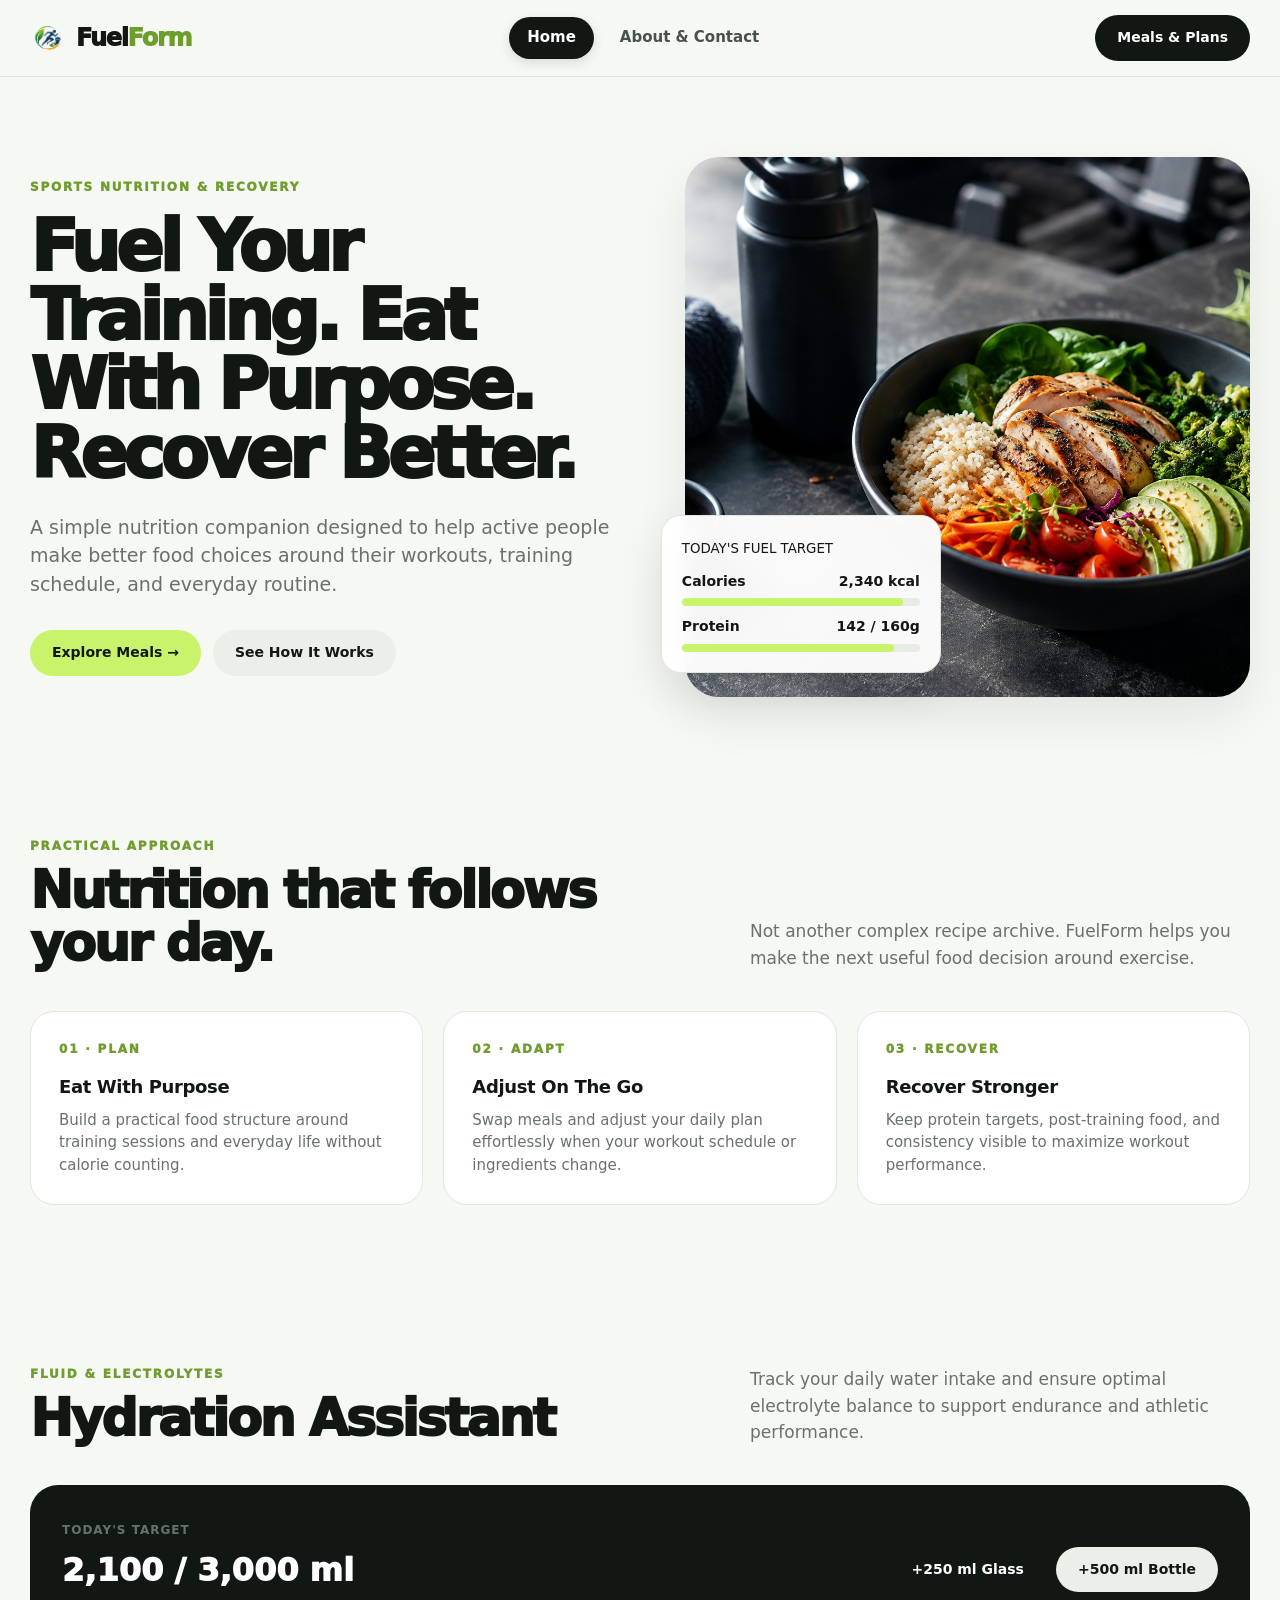
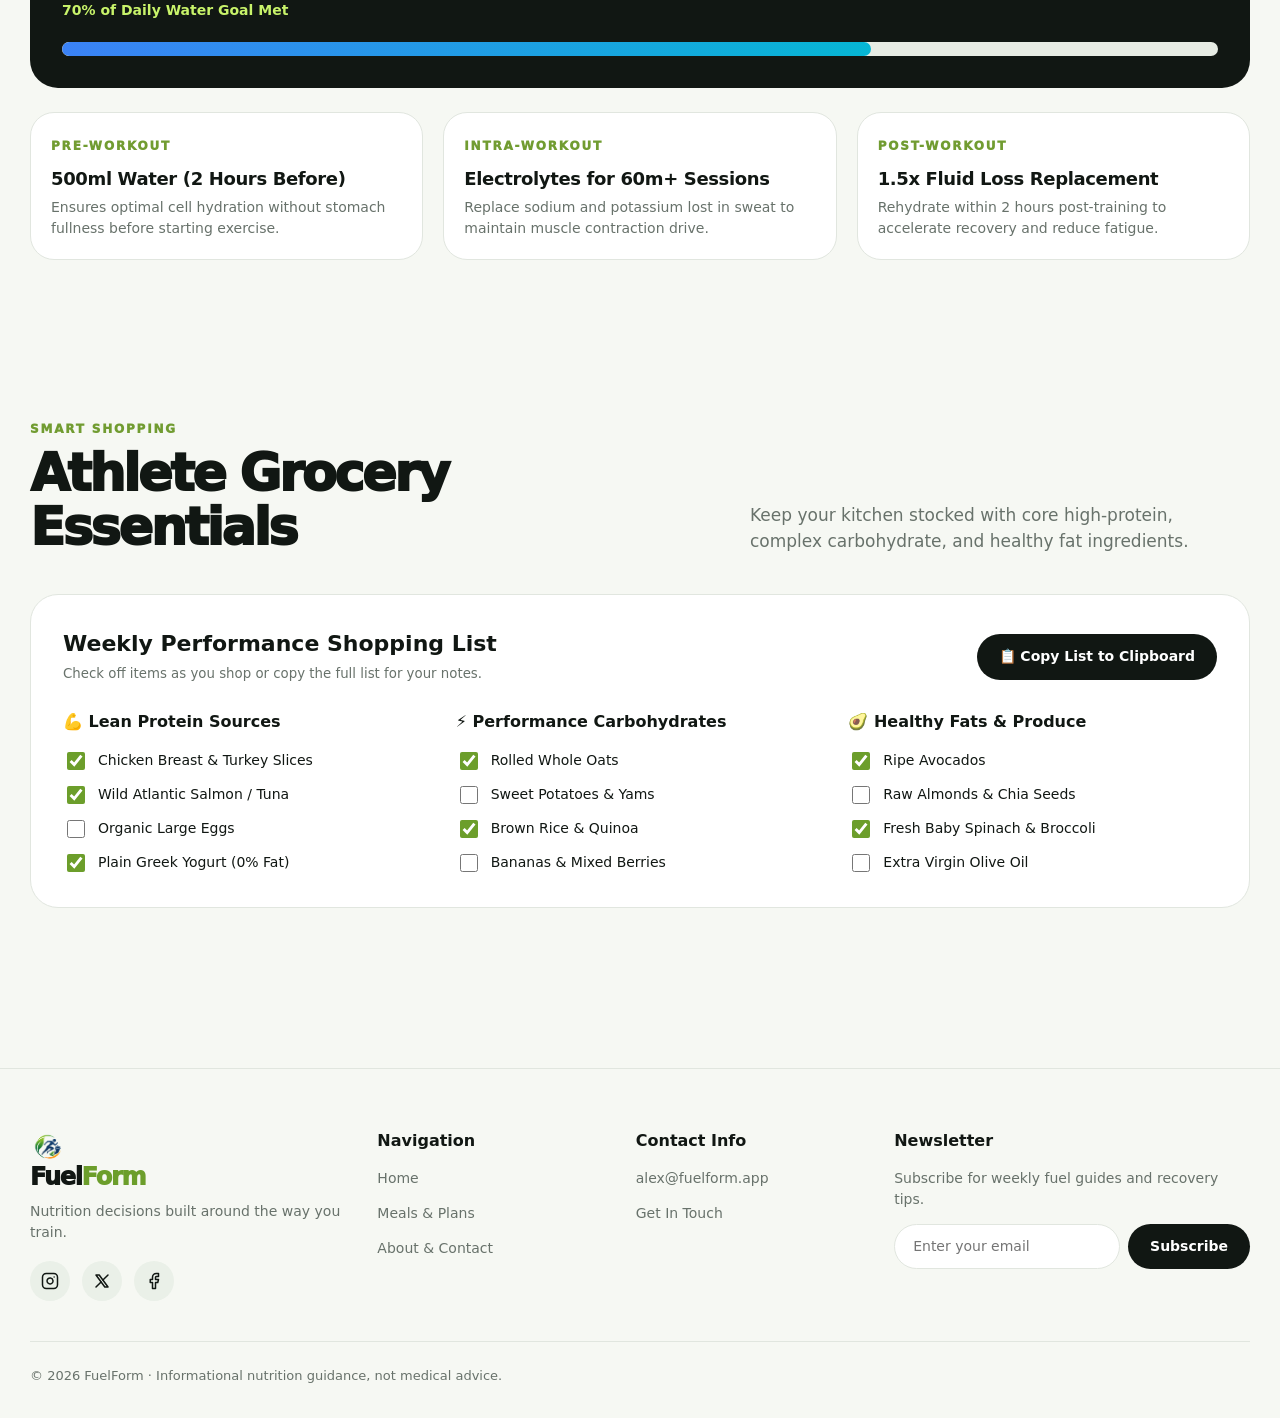
==== commit 7a801e61: "Add brand logo beside text and set favicon using logo.png" ====
--- a/index.html
+++ b/index.html
@@ -5,6 +5,7 @@
     <meta charset="utf-8">
     <meta name="viewport" content="width=device-width,initial-scale=1">
     <title>Home · FuelForm Sports Nutrition</title>
+    <link rel="icon" type="image/png" href="assets/images/logo.png">
     <link rel="stylesheet" href="css/style.css">
 </head>
 
@@ -12,7 +13,7 @@
     <!-- HEADER -->
     <header class="header">
         <div class="container nav">
-            <a class="brand" href="index.html">Fuel<em>Form</em></a>
+            <a class="brand" href="index.html"><img src="assets/images/logo.png" alt="FuelForm Logo" class="brand-logo"><span>Fuel<em>Form</em></span></a>
             <nav class="navlinks">
                 <a href="index.html" class="active">Home</a>
                 <a href="about.html">About & Contact</a>
@@ -190,7 +191,7 @@
     <footer class="footer">
         <div class="container footgrid">
             <div>
-                <a class="brand" href="index.html">Fuel<em>Form</em></a>
+                <a class="brand" href="index.html"><img src="assets/images/logo.png" alt="FuelForm Logo" class="brand-logo"><span>Fuel<em>Form</em></span></a>
                 <p>Nutrition decisions built around the way you train.</p>
                 <div class="social-links">
                     <a href="#" aria-label="Instagram"><svg width="18" height="18" viewBox="0 0 24 24" fill="none" stroke="currentColor" stroke-width="2" stroke-linecap="round" stroke-linejoin="round"><rect x="2" y="2" width="20" height="20" rx="5" ry="5"></rect><path d="M16 11.37A4 4 0 1 1 12.63 8 4 4 0 0 1 16 11.37z"></path><line x1="17.5" y1="6.5" x2="17.51" y2="6.5"></line></svg></a>
--- a/css/style.css
+++ b/css/style.css
@@ -75,7 +75,18 @@
     letter-spacing: -1.3px;
     line-height: 1;
     color: var(--ink);
-    display: inline-block;
+    display: inline-flex;
+    align-items: center;
+    gap: 10px;
+    text-decoration: none;
+}
+
+.brand-logo {
+    height: 36px;
+    width: auto;
+    max-height: 36px;
+    object-fit: contain;
+    display: block;
 }
 
 .brand em {
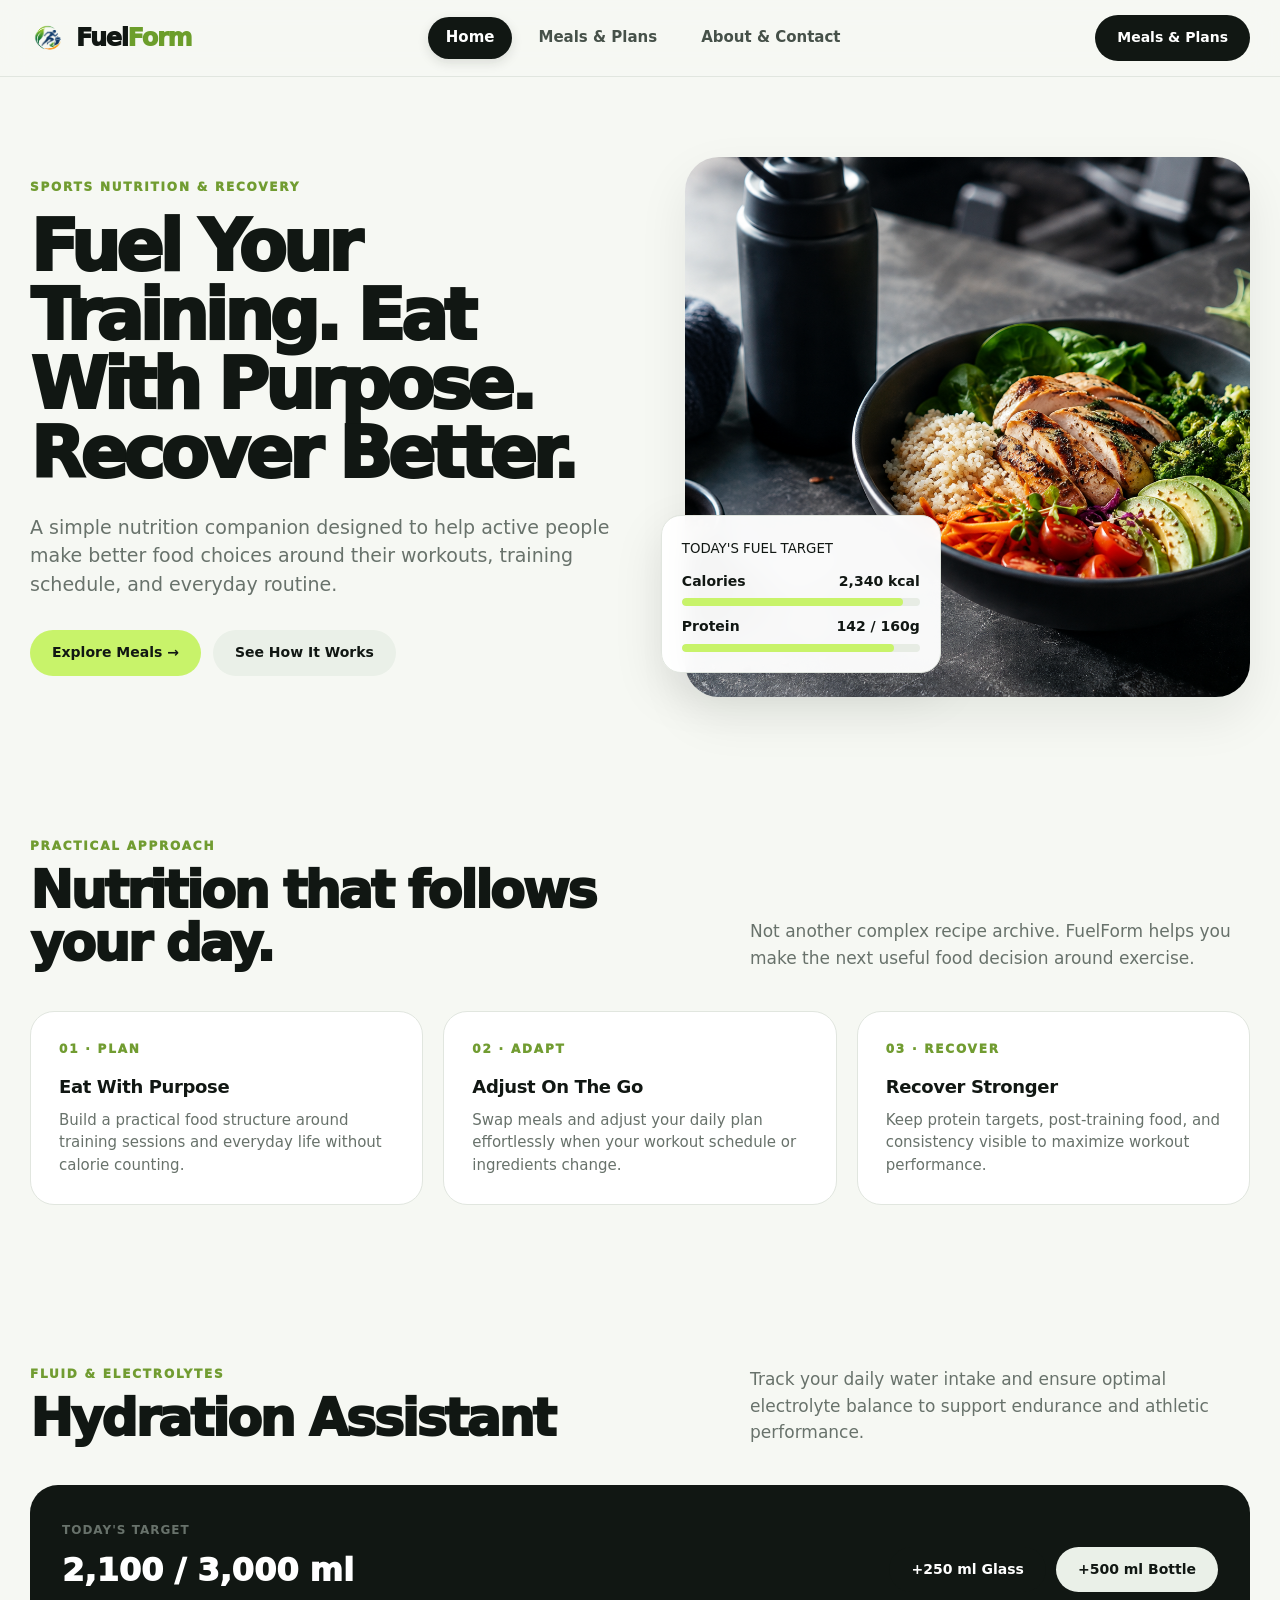
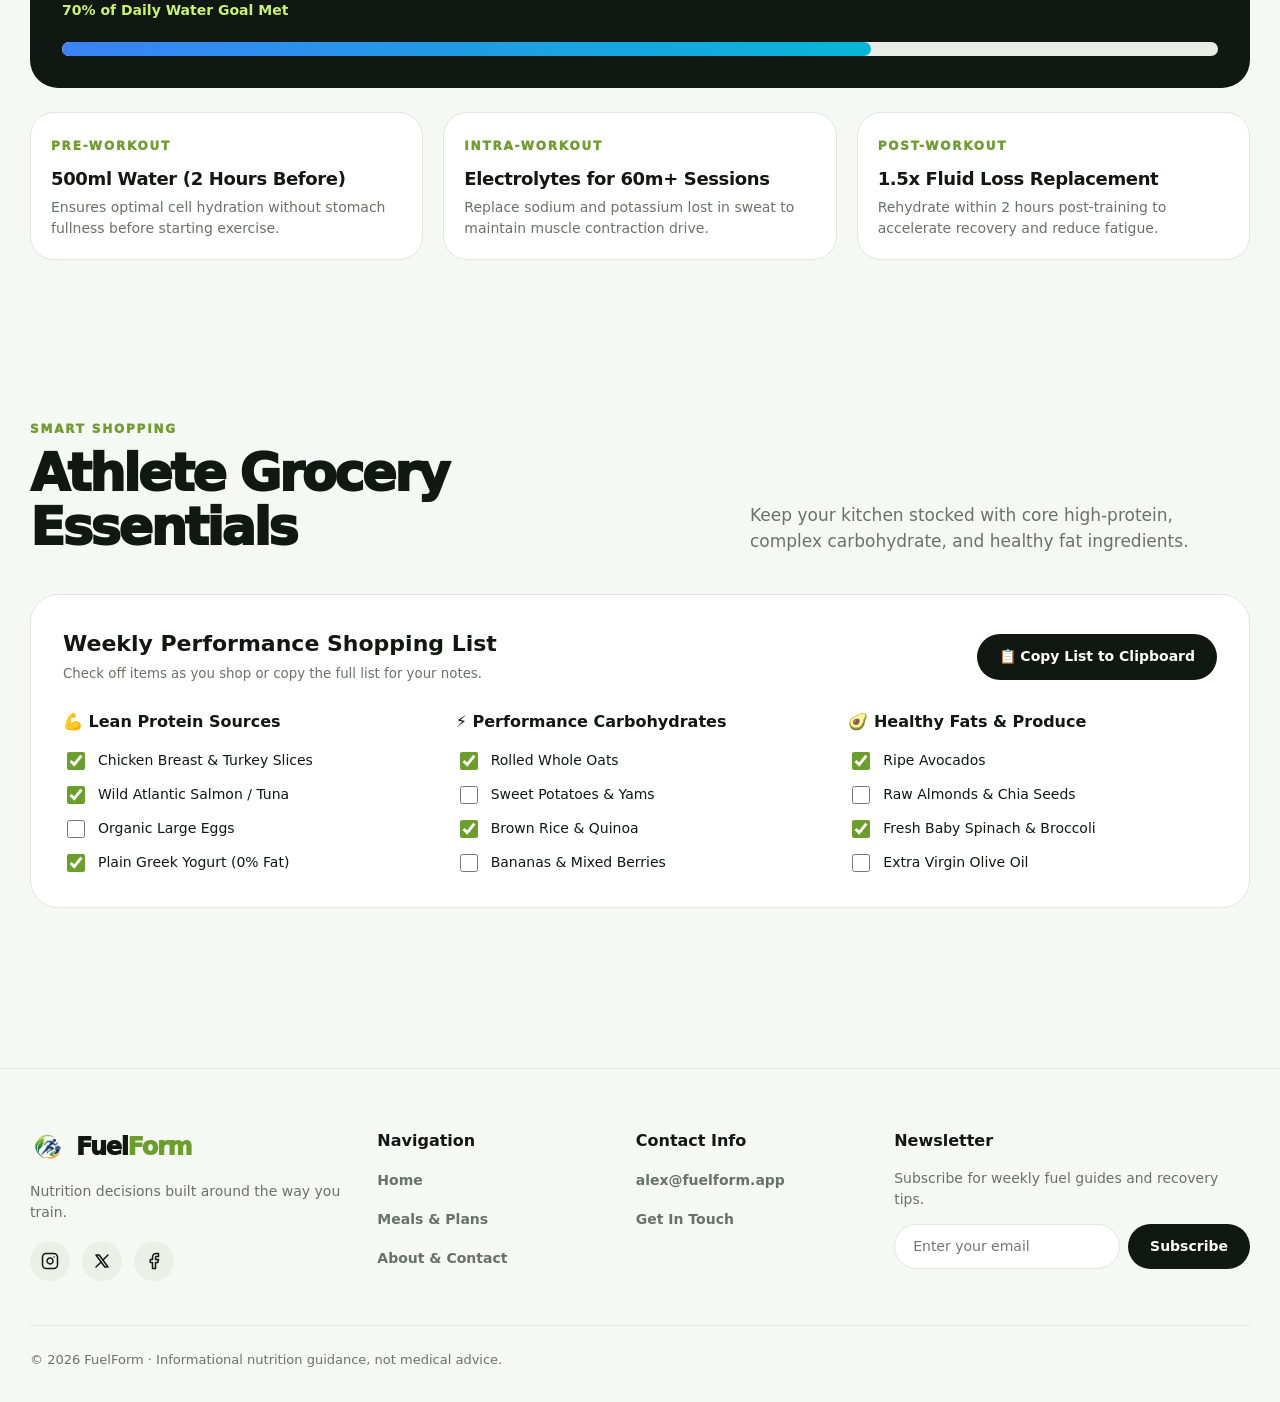
==== commit c03e6c49: "button and footer fixes" ====
--- a/index.html
+++ b/index.html
@@ -16,6 +16,7 @@
             <a class="brand" href="index.html"><img src="assets/images/logo.png" alt="FuelForm Logo" class="brand-logo"><span>Fuel<em>Form</em></span></a>
             <nav class="navlinks">
                 <a href="index.html" class="active">Home</a>
+                <a href="meals-plans.html">Meals & Plans</a>
                 <a href="about.html">About & Contact</a>
             </nav>
             <div class="actions">
--- a/css/style.css
+++ b/css/style.css
@@ -901,14 +901,20 @@
     margin: 8px 0 14px;
 }
 
-.footer a:not(.brand) {
+.footer p a {
+    position: relative;
+    display: inline-flex;
+    align-items: center;
     color: var(--muted);
     font-size: 14px;
-    transition: color 0.2s ease;
-}
-
-.footer a:not(.brand):hover {
+    font-weight: 600;
+    transition: all 0.25s cubic-bezier(0.4, 0, 0.2, 1);
+    padding: 2px 0;
+}
+
+.footer p a:hover {
     color: var(--green);
+    transform: translateX(4px);
 }
 
 .footer .brand {
@@ -916,7 +922,15 @@
     font-weight: 950;
     letter-spacing: -1.3px;
     color: var(--ink);
-    display: inline-block;
+    display: inline-flex;
+    align-items: center;
+    gap: 10px;
+    transition: transform 0.2s ease, opacity 0.2s ease;
+}
+
+.footer .brand:hover {
+    opacity: 0.88;
+    transform: translateY(-1px);
 }
 
 .footer h4 {
@@ -928,13 +942,17 @@
 
 .footer .social-links a {
     background: #eaf0e8;
-    border: 0;
-    color: var(--ink);
+    border: 1px solid transparent;
+    color: var(--ink);
+    transition: all 0.25s cubic-bezier(0.4, 0, 0.2, 1);
 }
 
 .footer .social-links a:hover {
     background: var(--dark);
-    color: white;
+    color: var(--lime);
+    border-color: var(--dark);
+    transform: translateY(-3px) scale(1.05);
+    box-shadow: 0 6px 16px rgba(17, 23, 19, 0.15);
 }
 
 .newsletter-form {
@@ -1034,7 +1052,9 @@
     }
 
     .actions .btn {
-        display: none;
+        display: inline-flex;
+        padding: 8px 14px;
+        font-size: 13px;
     }
 
     .hero {
@@ -1113,7 +1133,8 @@
         color: white;
         border-radius: 19px;
         padding: 9px 6px;
-        justify-around: space-around;
+        justify-content: space-around;
+        align-items: center;
         z-index: 999;
         box-shadow: 0 15px 40px rgba(0, 0, 0, 0.3);
     }
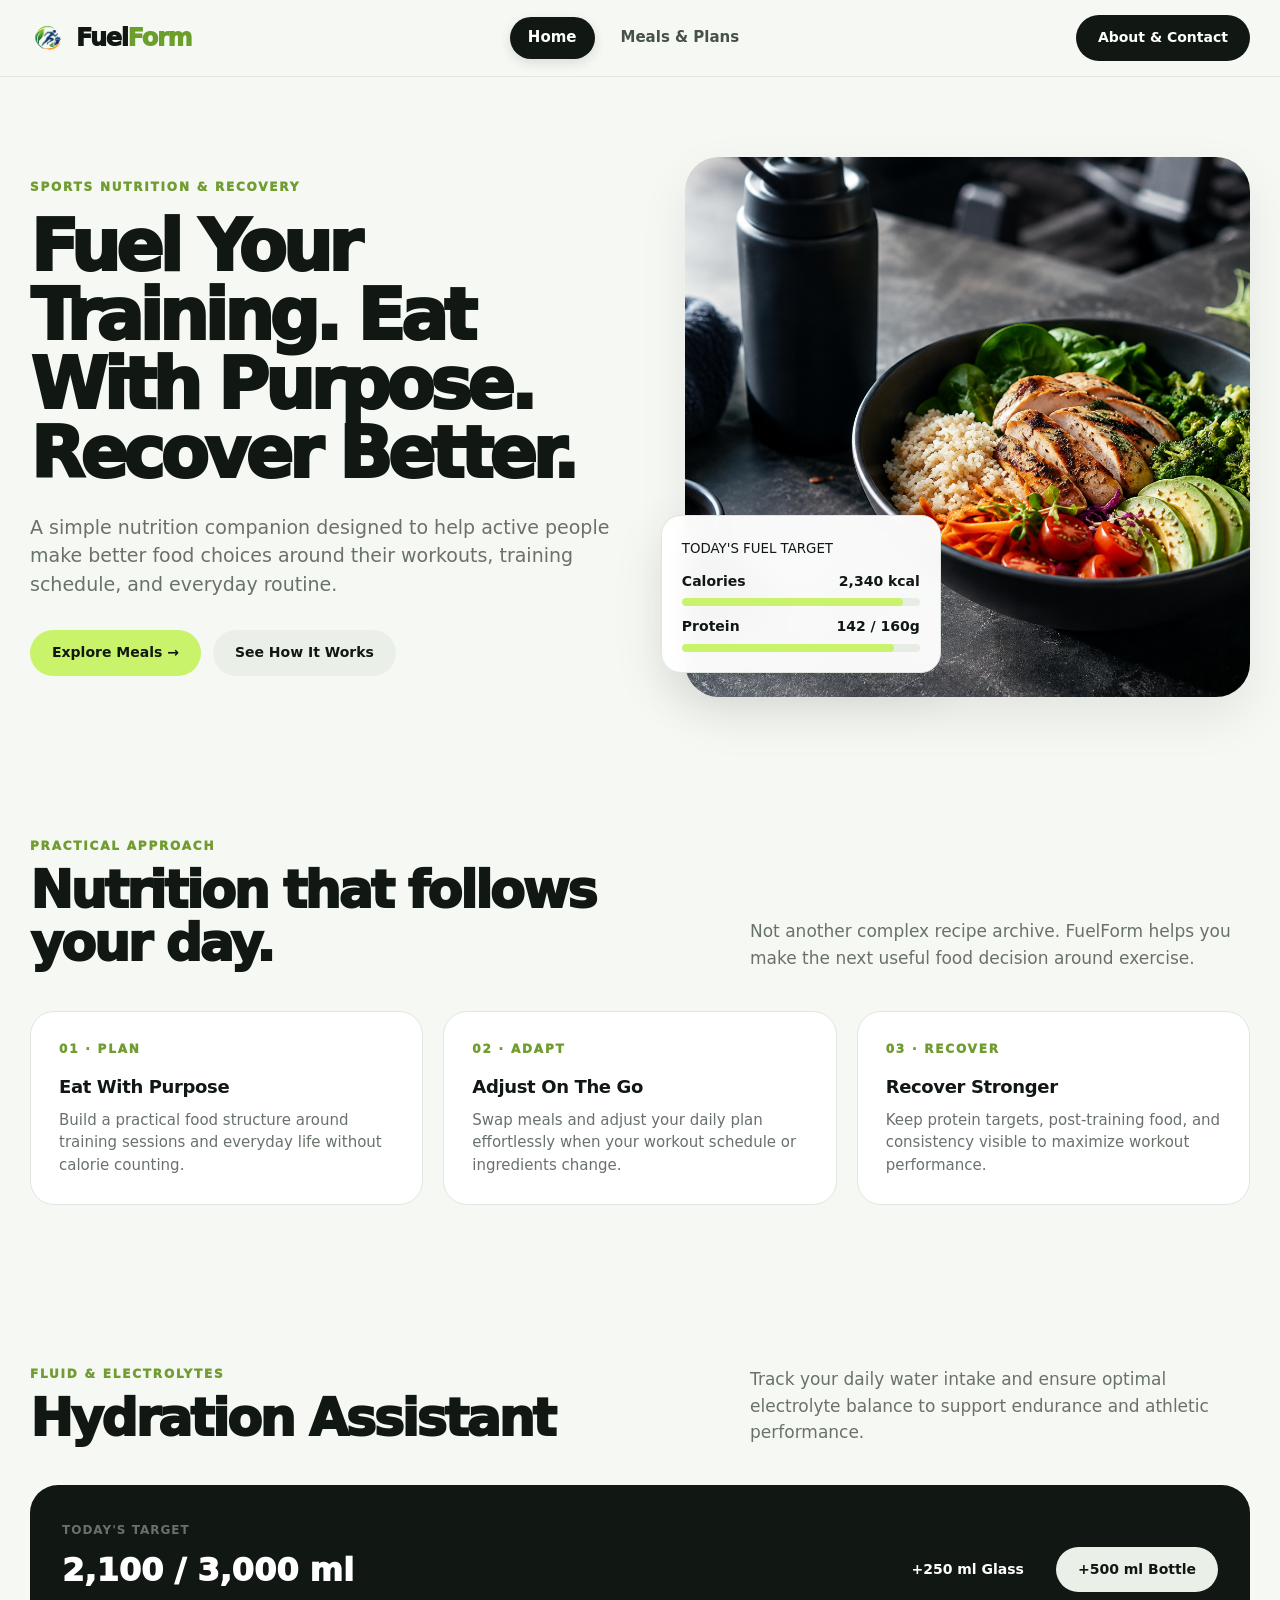
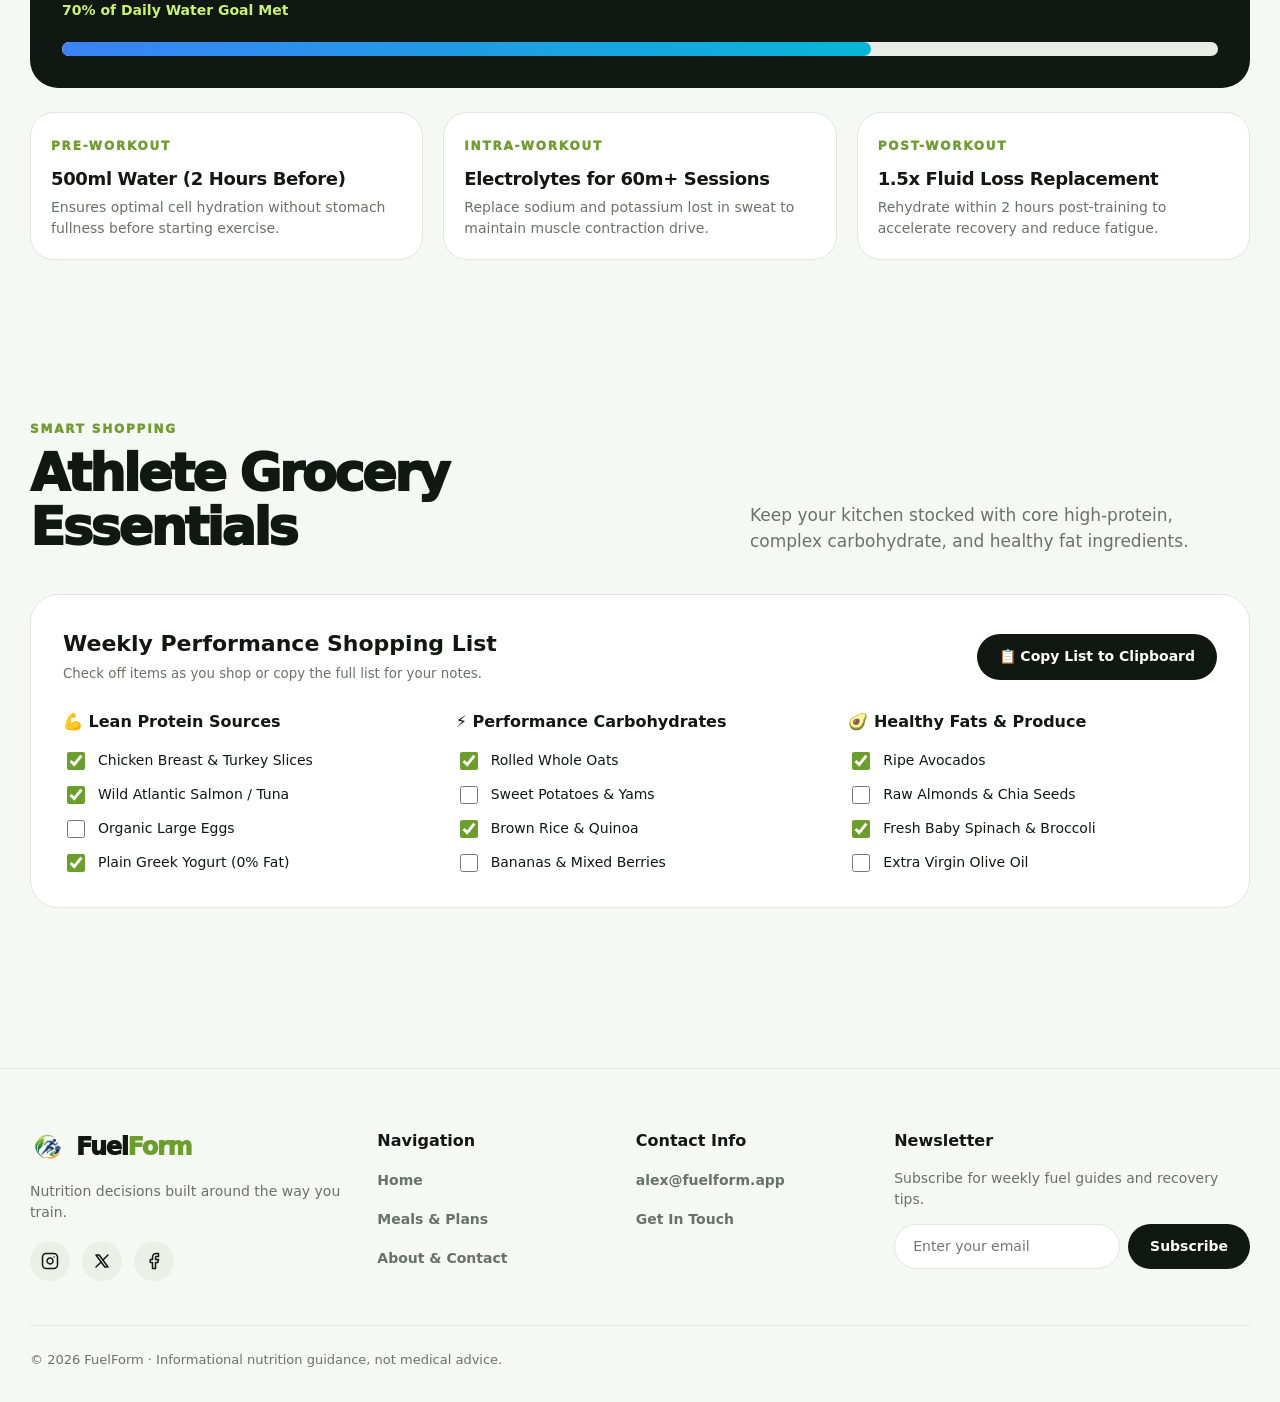
==== commit f516563d: "done" ====
--- a/index.html
+++ b/index.html
@@ -17,10 +17,10 @@
             <nav class="navlinks">
                 <a href="index.html" class="active">Home</a>
                 <a href="meals-plans.html">Meals & Plans</a>
-                <a href="about.html">About & Contact</a>
+                <a href="about.html" class="nav-mobile-only">About & Contact</a>
             </nav>
             <div class="actions">
-                <a href="meals-plans.html" class="btn primary nav-cta">Meals & Plans</a>
+                <a href="about.html" class="btn primary nav-cta">About & Contact</a>
                 <button class="menu" aria-label="Open navigation">☰</button>
             </div>
         </div>
--- a/css/style.css
+++ b/css/style.css
@@ -124,6 +124,14 @@
     box-shadow: 0 4px 12px rgba(17, 23, 19, 0.12);
 }
 
+.nav-mobile-only {
+    display: none !important;
+}
+
+.navlinks.open .nav-mobile-only {
+    display: inline-flex !important;
+}
+
 .actions {
     display: flex;
     gap: 12px;
@@ -1052,9 +1060,7 @@
     }
 
     .actions .btn {
-        display: inline-flex;
-        padding: 8px 14px;
-        font-size: 13px;
+        display: none;
     }
 
     .hero {
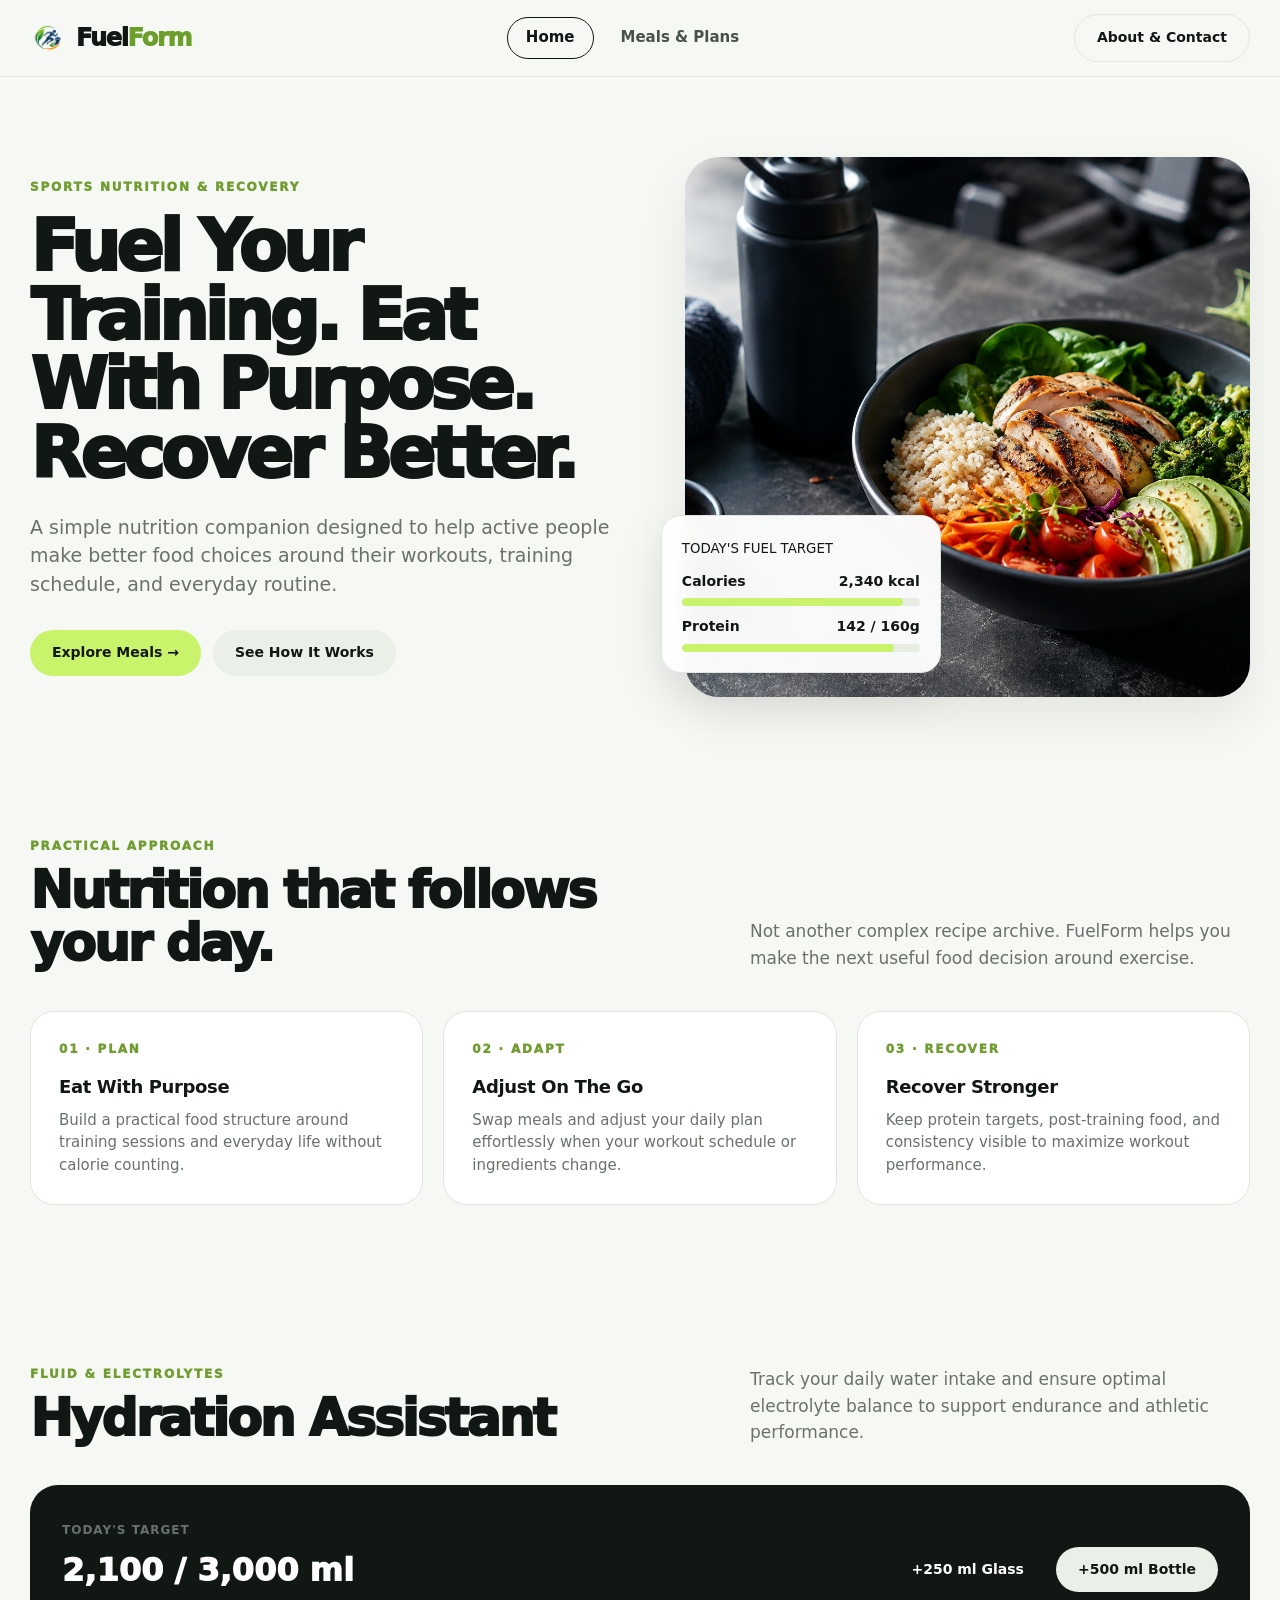
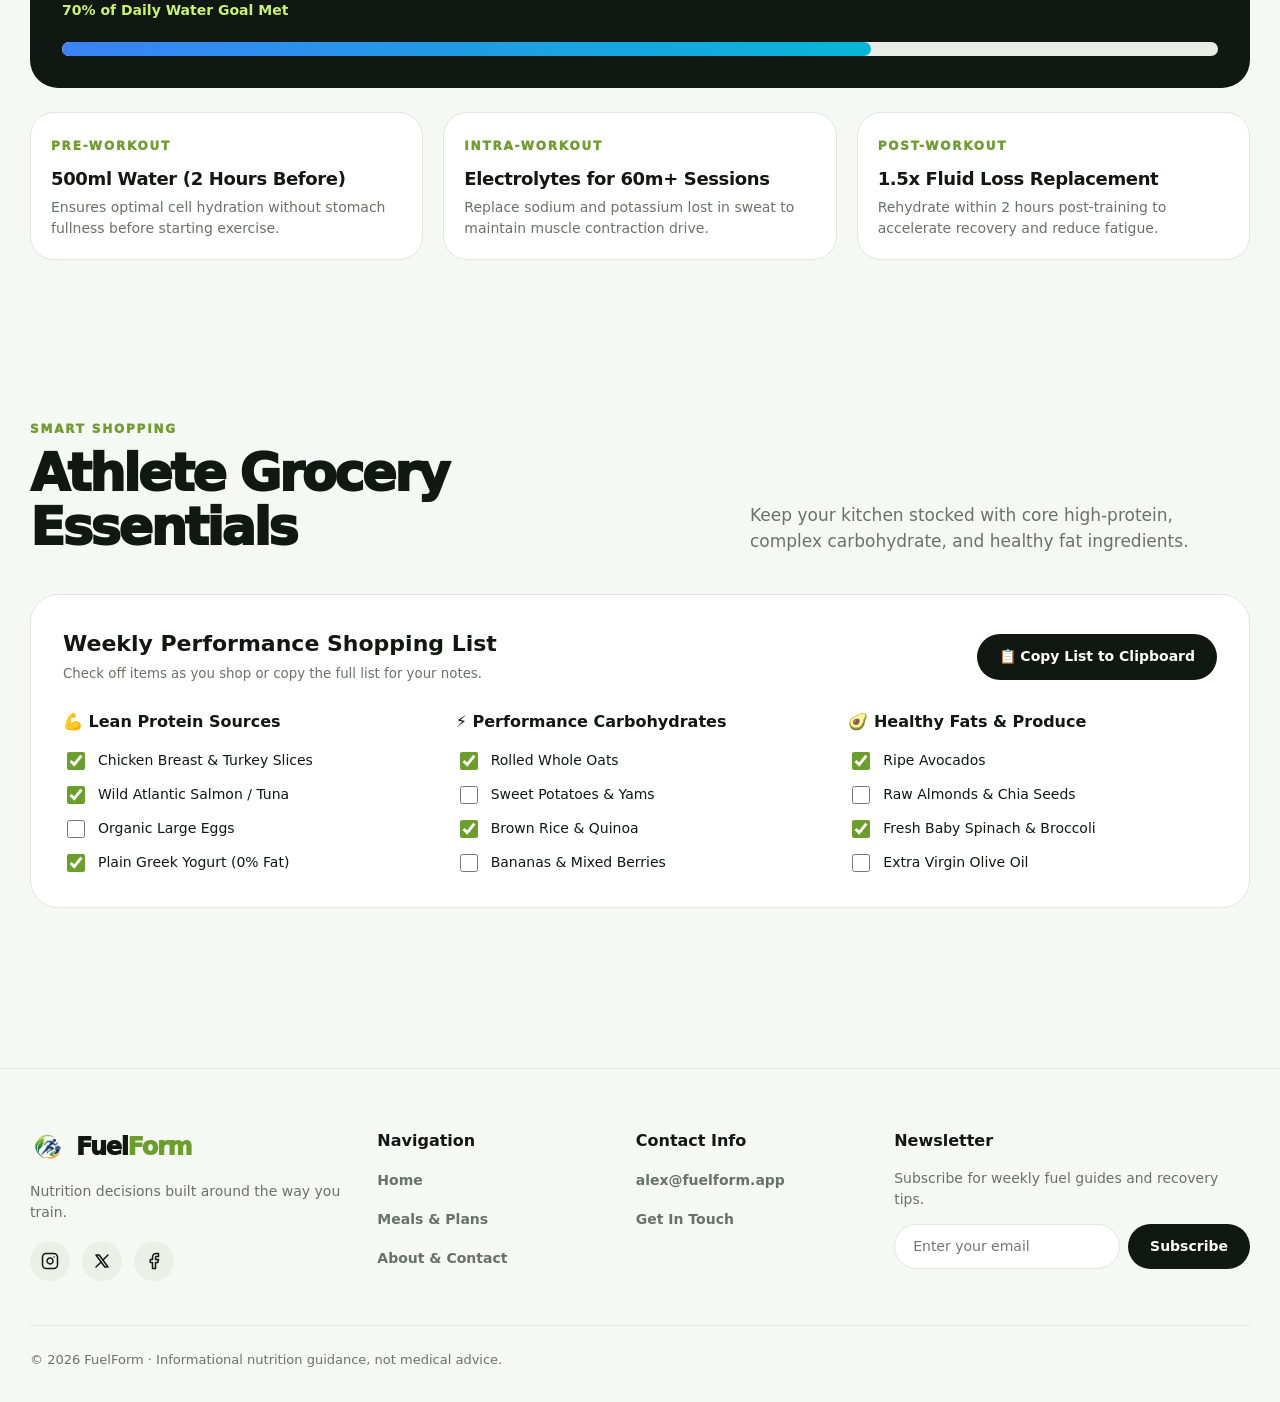
==== commit 85a82a8a: "intfix" ====
--- a/index.html
+++ b/index.html
@@ -236,6 +236,9 @@
         <a href="about.html"><b>ℹ</b>About & Contact</a>
     </div>
 
+    <!-- BACK TO TOP BUTTON -->
+    <button id="back-to-top" class="back-to-top" aria-label="Back to top" title="Back to top">↑</button>
+
     <script src="js/app.js"></script>
 </body>
 
--- a/css/style.css
+++ b/css/style.css
@@ -105,23 +105,27 @@
 
 .navlinks a {
     position: relative;
-    padding: 9px 18px;
+    padding: 8px 18px;
     border-radius: 999px;
+    border: 1.5px solid transparent;
     transition: all 0.2s ease;
     color: #465149;
     font-weight: 800;
+    background: transparent;
 }
 
 .navlinks a:hover {
     color: var(--ink);
-    background: #edf6db;
+    background: transparent;
+    border-color: var(--line);
 }
 
 .navlinks a.active {
-    color: white;
-    background: var(--dark);
+    color: var(--ink);
+    background: transparent;
+    border: 1.5px solid var(--dark);
     font-weight: 900;
-    box-shadow: 0 4px 12px rgba(17, 23, 19, 0.12);
+    box-shadow: none;
 }
 
 .nav-mobile-only {
@@ -165,10 +169,23 @@
     background: #252e28;
 }
 
+.nav-cta {
+    background: transparent;
+    color: var(--ink);
+    border: 1.5px solid var(--line);
+}
+
+.nav-cta:hover {
+    background: transparent;
+    color: var(--ink);
+    border-color: var(--dark);
+}
+
 .nav-cta.active {
-    background: var(--lime);
-    color: var(--ink);
-    box-shadow: 0 4px 14px rgba(187, 247, 61, 0.4);
+    background: transparent;
+    color: var(--ink);
+    border: 2px solid var(--dark);
+    box-shadow: none;
 }
 
 .lime {
@@ -652,6 +669,9 @@
     border: 1px solid var(--line);
     border-radius: 24px;
     overflow: hidden;
+    display: flex;
+    flex-direction: column;
+    height: 100%;
     transition: transform 0.2s ease, box-shadow 0.2s ease;
 }
 
@@ -667,19 +687,24 @@
 
 .meal-body {
     padding: 22px;
+    display: flex;
+    flex-direction: column;
+    flex: 1;
 }
 
 .meal-badge {
-    display: inline-block;
+    display: inline-flex;
+    align-items: center;
     font-size: 11px;
     font-weight: 900;
-    letter-spacing: 0.1em;
+    letter-spacing: 0.08em;
     text-transform: uppercase;
     background: #edf6db;
     color: var(--green);
     padding: 4px 10px;
     border-radius: 99px;
     margin-bottom: 10px;
+    width: fit-content;
 }
 
 .meal-body h3 {
@@ -687,6 +712,10 @@
     font-size: 20px;
     font-weight: 850;
     letter-spacing: -0.02em;
+    line-height: 1.3;
+    min-height: 52px;
+    display: flex;
+    align-items: flex-start;
 }
 
 .meal-body p {
@@ -700,6 +729,7 @@
     display: flex;
     gap: 8px;
     flex-wrap: wrap;
+    margin-top: auto;
 }
 
 .tag {
@@ -723,20 +753,23 @@
 .plan-tabs {
     display: flex;
     gap: 12px;
-    margin: 24px 0 32px;
+    margin: 28px 0 32px;
     flex-wrap: wrap;
 }
 
 .plan-tab-btn {
     background: #fafcf8;
-    border: 1px solid var(--line);
+    border: 1.5px solid var(--line);
     border-radius: 999px;
-    padding: 12px 24px;
+    padding: 12px 26px;
     font-weight: 850;
     font-size: 15px;
     cursor: pointer;
     transition: all 0.2s ease;
     color: var(--muted);
+    display: inline-flex;
+    align-items: center;
+    justify-content: center;
 }
 
 .plan-tab-btn.active,
@@ -744,43 +777,63 @@
     background: var(--dark);
     color: white;
     border-color: var(--dark);
+    box-shadow: 0 4px 14px rgba(17, 23, 19, 0.15);
 }
 
 .day-structure {
     display: grid;
     grid-template-columns: repeat(4, 1fr);
     gap: 16px;
+    align-items: stretch;
 }
 
 .step-card {
     background: #fafcf8;
     border: 1px solid var(--line);
     border-radius: 20px;
-    padding: 22px;
+    padding: 18px 20px;
+    display: flex;
+    flex-direction: column;
+    height: 100%;
+    box-shadow: 0 4px 15px rgba(0, 0, 0, 0.02);
+    transition: transform 0.2s ease, box-shadow 0.2s ease;
+}
+
+.step-card:hover {
+    transform: translateY(-3px);
+    box-shadow: 0 10px 25px rgba(0, 0, 0, 0.05);
 }
 
 .step-card small {
-    display: block;
-    font-size: 12px;
+    display: inline-flex;
+    align-items: center;
+    font-size: 10.5px;
     font-weight: 900;
     color: var(--green);
-    letter-spacing: 0.1em;
+    letter-spacing: 0.05em;
     text-transform: uppercase;
-    margin-bottom: 6px;
+    margin-bottom: 8px;
+    background: #edf6db;
+    padding: 4px 10px;
+    border-radius: 99px;
+    width: fit-content;
+    white-space: nowrap;
+    line-height: 1.2;
 }
 
 .step-card h4 {
-    margin: 0 0 6px;
-    font-size: 17px;
-    font-weight: 850;
-    color: var(--ink);
+    margin: 0 0 8px;
+    font-size: 16.5px;
+    font-weight: 850;
+    color: var(--ink);
+    line-height: 1.3;
 }
 
 .step-card p {
     margin: 0;
-    font-size: 13px;
+    font-size: 13.5px;
     color: var(--muted);
-    line-height: 1.4;
+    line-height: 1.45;
 }
 
 /* CONTACT SECTION */
@@ -1005,14 +1058,23 @@
 }
 
 /* RESPONSIVE DESIGN */
+@media(min-width: 681px) {
+    .navlinks {
+        display: flex !important;
+        position: static !important;
+        flex-direction: row !important;
+        background: transparent !important;
+        border: none !important;
+        box-shadow: none !important;
+        padding: 0 !important;
+    }
+
+    .menu {
+        display: none !important;
+    }
+}
+
 @media(max-width: 1000px) {
-    .navlinks {
-        display: none;
-    }
-
-    .menu {
-        display: block;
-    }
 
     .hero-grid,
     .hydration-box,
@@ -1051,6 +1113,14 @@
 }
 
 @media(max-width: 680px) {
+    .navlinks {
+        display: none;
+    }
+
+    .menu {
+        display: block;
+    }
+
     .container {
         width: calc(100% - 28px);
     }
@@ -1059,12 +1129,30 @@
         height: 68px;
     }
 
-    .actions .btn {
+    .header .nav-cta {
         display: none;
     }
 
     .hero {
         padding: 48px 0 30px;
+    }
+
+    .hero .actions {
+        display: flex;
+        flex-direction: row;
+        flex-wrap: wrap;
+        gap: 12px;
+        margin-top: 24px !important;
+    }
+
+    .hero .actions .btn {
+        display: inline-flex !important;
+        flex: 1 1 calc(50% - 12px);
+        min-width: 140px;
+        justify-content: center;
+        text-align: center;
+        padding: 13px 18px;
+        font-size: 14px;
     }
 
     .hero h1 {
@@ -1260,7 +1348,7 @@
 
 .schedule-card:hover {
     transform: translateY(-2px);
-    box-shadow: 0 10px 30px rgba(0,0,0,0.05);
+    box-shadow: 0 10px 30px rgba(0, 0, 0, 0.05);
 }
 
 .schedule-time {
@@ -1426,6 +1514,7 @@
 }
 
 @media (max-width: 1000px) {
+
     .hydration-tips-grid,
     .grocery-grid,
     .progress-grid,
@@ -1436,6 +1525,7 @@
 }
 
 @media (max-width: 680px) {
+
     .hydration-tips-grid,
     .grocery-grid,
     .progress-grid,
@@ -1449,4 +1539,52 @@
         align-items: flex-start;
         gap: 12px;
     }
+}
+
+/* BACK TO TOP BUTTON STYLES */
+.back-to-top {
+    position: fixed;
+    bottom: 30px;
+    right: 30px;
+    width: 48px;
+    height: 48px;
+    border-radius: 50%;
+    background: var(--dark);
+    color: var(--lime);
+    border: 2px solid var(--lime);
+    font-size: 22px;
+    font-weight: bold;
+    cursor: pointer;
+    display: flex;
+    align-items: center;
+    justify-content: center;
+    box-shadow: 0 10px 25px rgba(0, 0, 0, 0.25);
+    opacity: 0;
+    visibility: hidden;
+    transform: translateY(12px);
+    transition: all 0.3s cubic-bezier(0.4, 0, 0.2, 1);
+    z-index: 998;
+}
+
+.back-to-top.visible {
+    opacity: 1;
+    visibility: visible;
+    transform: translateY(0);
+}
+
+.back-to-top:hover {
+    background: var(--lime);
+    color: var(--dark);
+    transform: translateY(-3px);
+    box-shadow: 0 14px 30px rgba(187, 247, 61, 0.35);
+}
+
+@media (max-width: 680px) {
+    .back-to-top {
+        bottom: 78px;
+        right: 16px;
+        width: 44px;
+        height: 44px;
+        font-size: 19px;
+    }
 }
